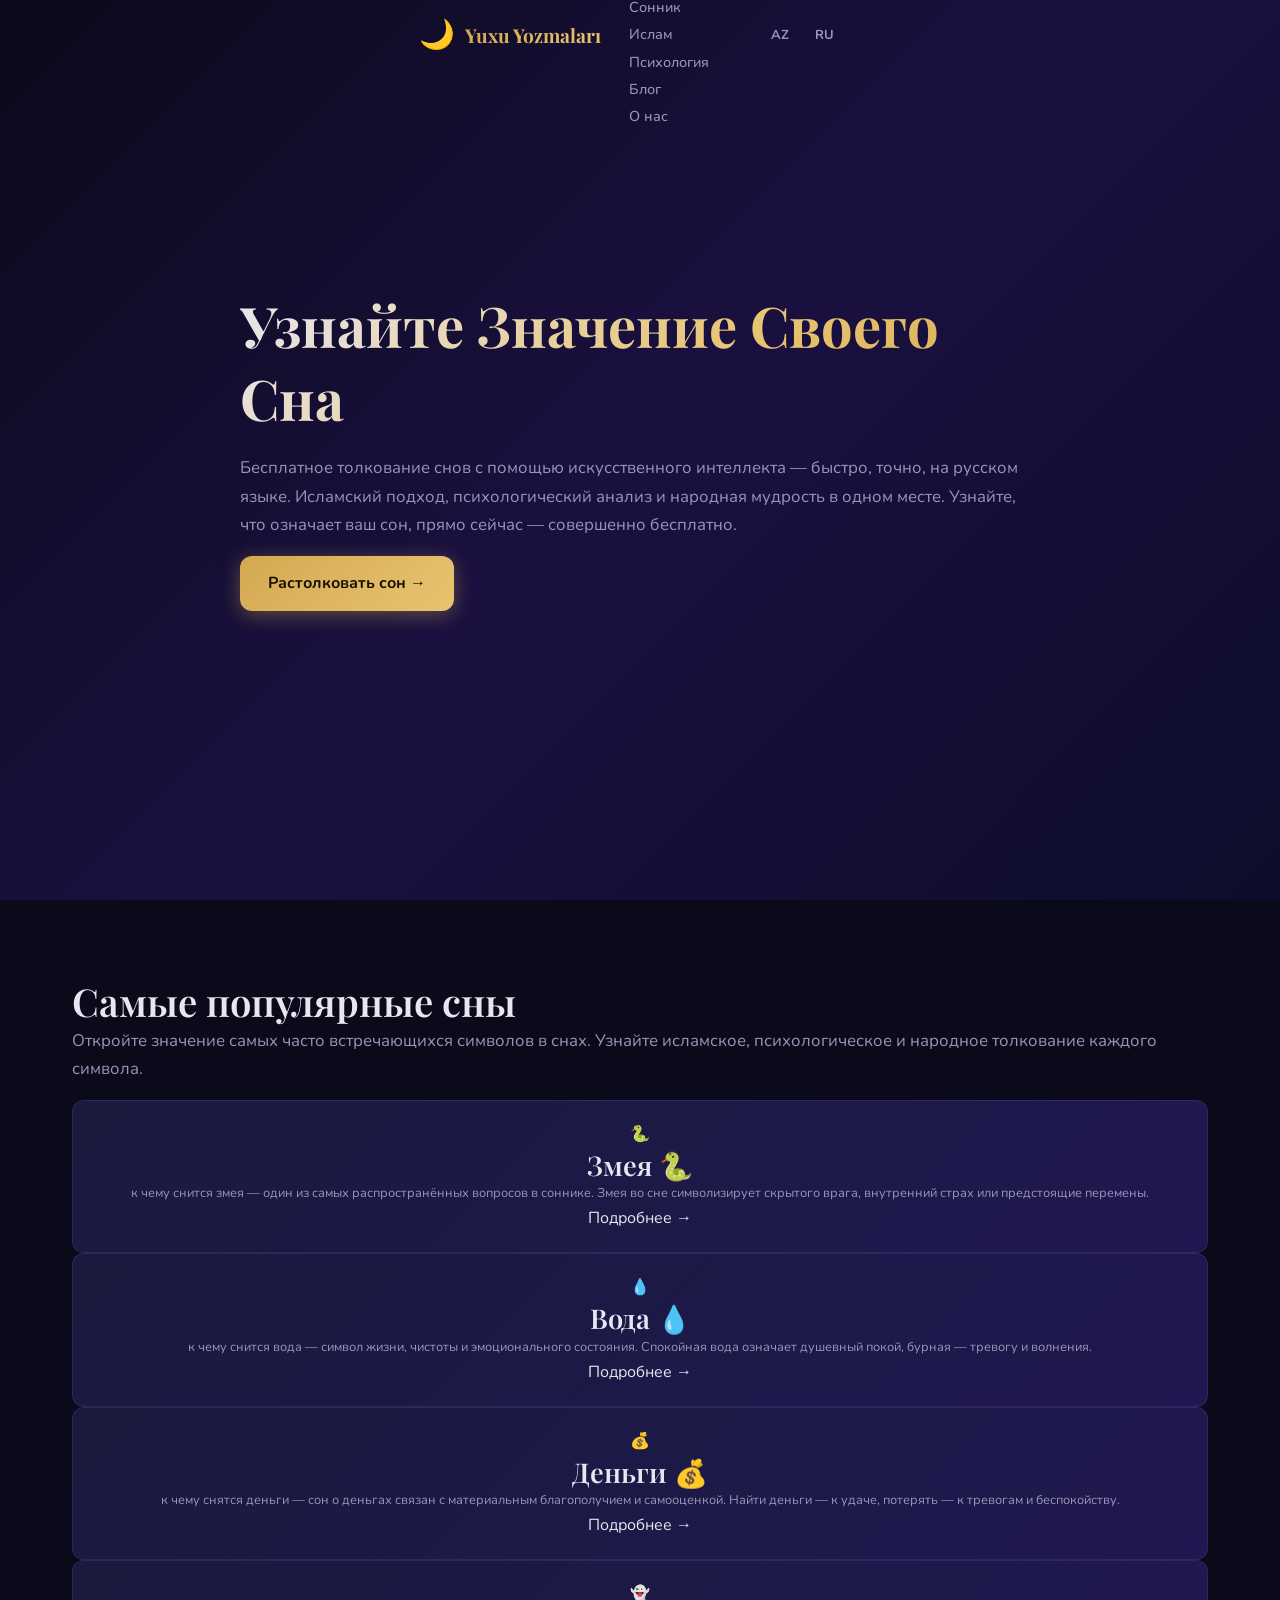
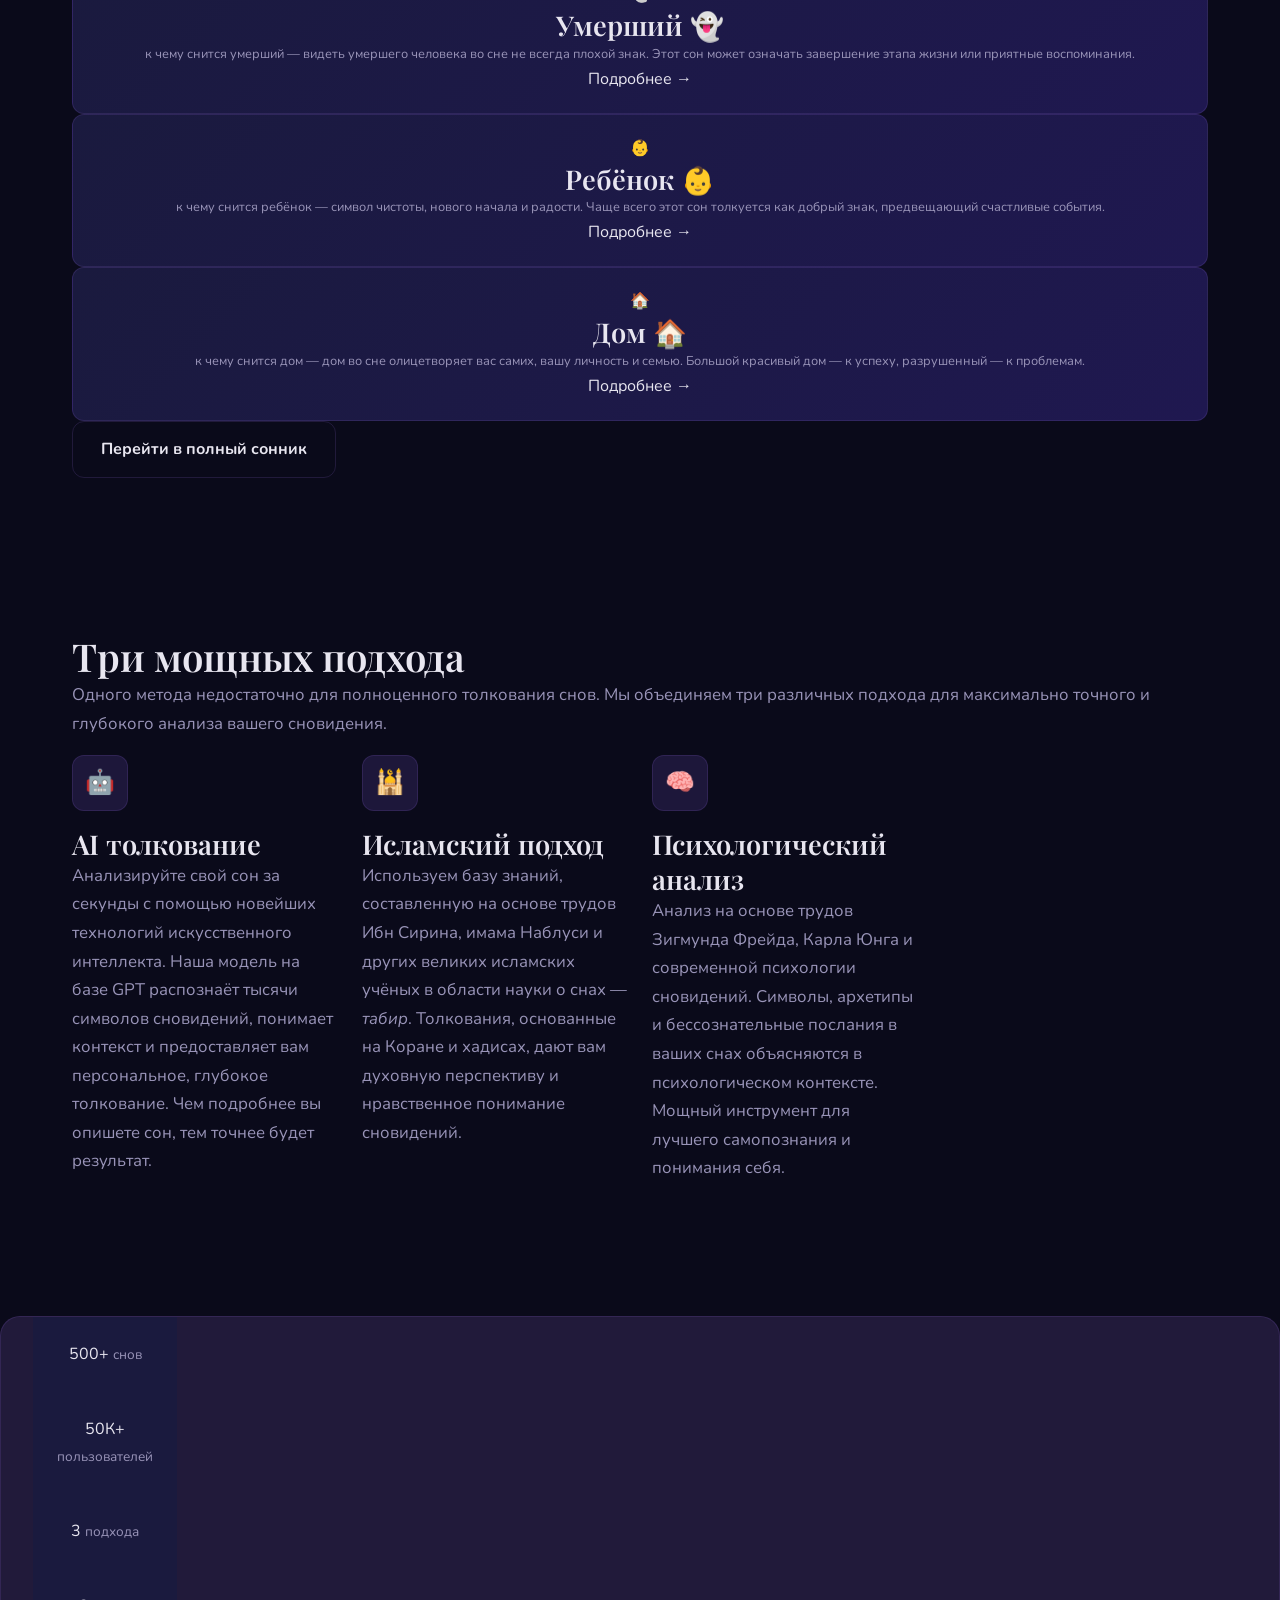
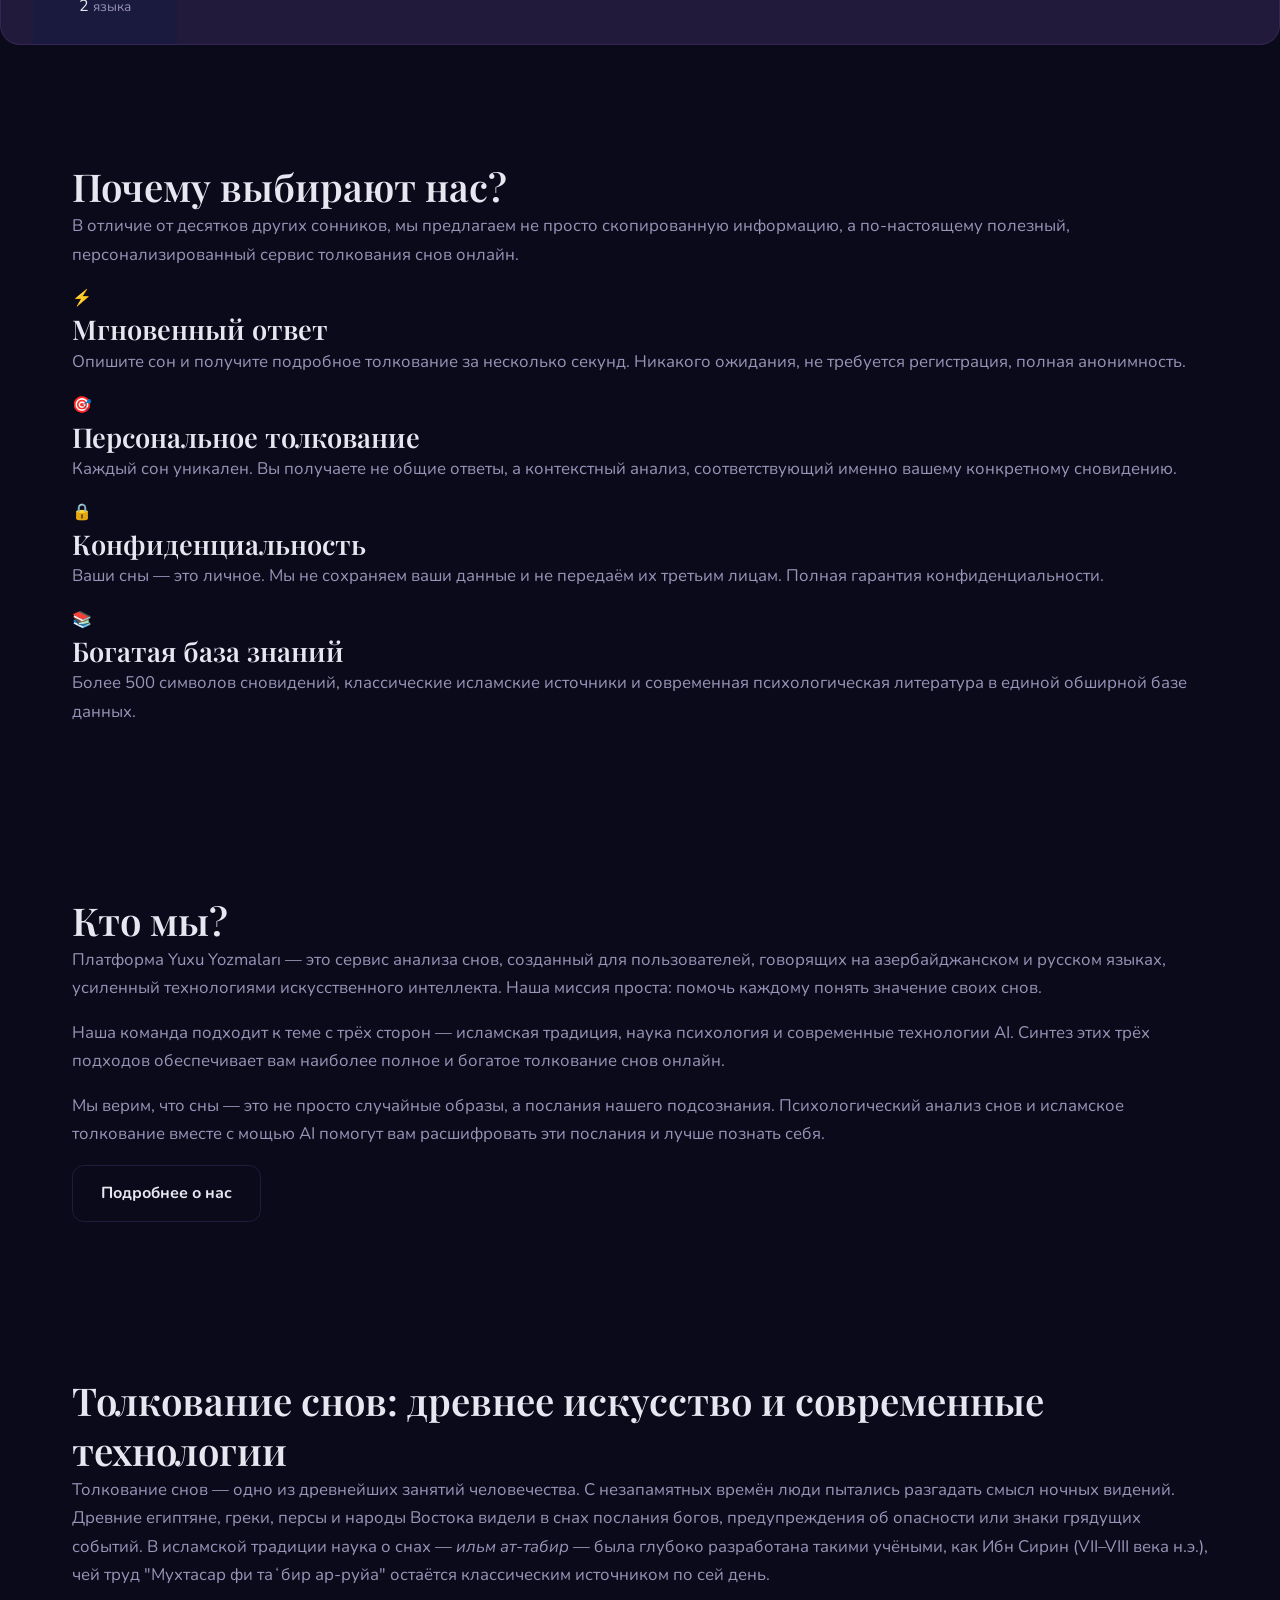
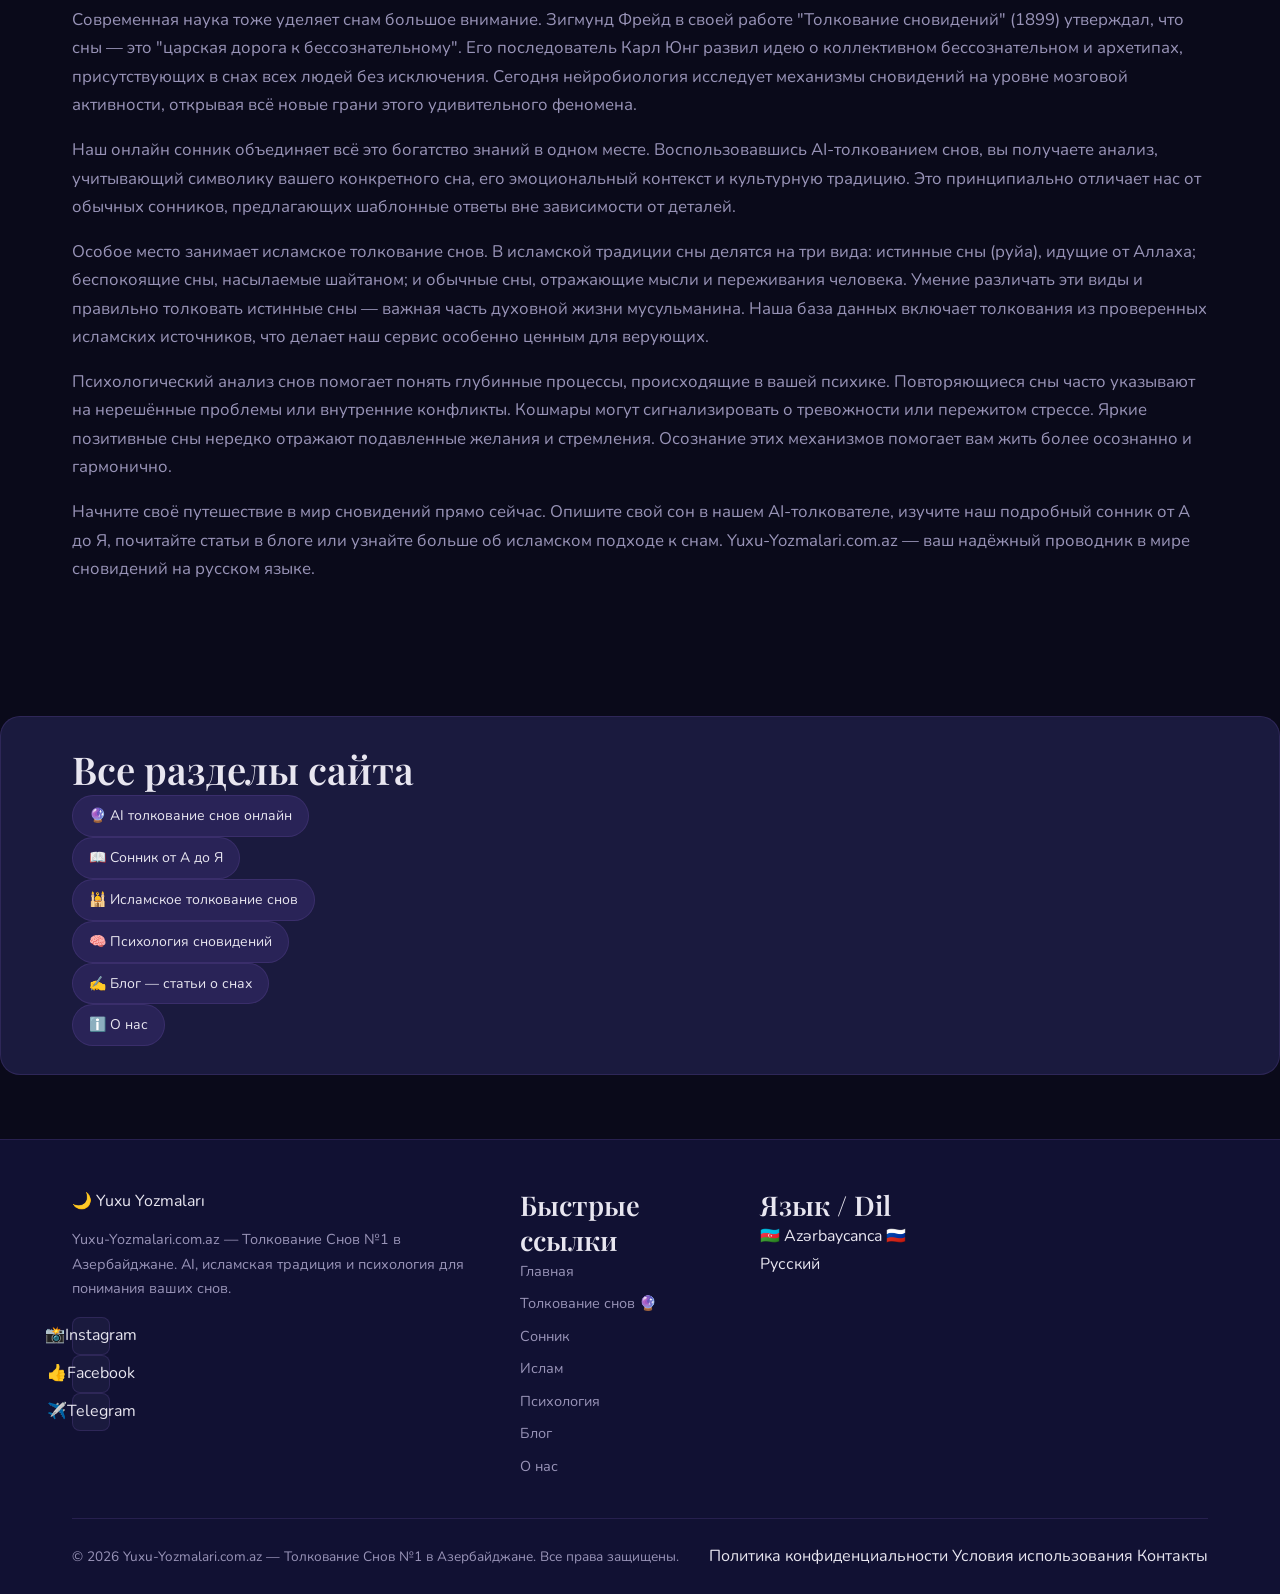
==== ru/index.html @ 8ed053ca "Add initial website files: CSS, JS, and first HTML pages - css/style.css: Complete shared stylesheet" ====
<!DOCTYPE html>
<html lang="ru">
<head>
  <meta charset="UTF-8">
  <meta name="viewport" content="width=device-width, initial-scale=1.0">
  <title>Толкование Снов 2026 ✅ Онлайн Сонник с AI | Yuxu-Yozmalari.com.az</title>
  <meta name="description" content="Бесплатное толкование снов 2026 с помощью искусственного интеллекта. Сонник от А до Я, исламское толкование, психология сновидений. Узнайте значение вашего сна за секунды.">
  <meta name="keywords" content="толкование снов, сонник, к чему снится, значение снов, толкование снов онлайн">
  <meta name="author" content="Yuxu Yozmaları">
  <meta name="robots" content="index, follow">
  <link rel="canonical" href="https://yuxu-yozmalari.com.az/ru/index.html">

  <!-- hreflang -->
  <link rel="alternate" hreflang="az" href="https://yuxu-yozmalari.com.az/index.html">
  <link rel="alternate" hreflang="ru" href="https://yuxu-yozmalari.com.az/ru/index.html">
  <link rel="alternate" hreflang="x-default" href="https://yuxu-yozmalari.com.az/index.html">

  <!-- Open Graph -->
  <meta property="og:type" content="website">
  <meta property="og:title" content="Толкование Снов 2026 ✅ Онлайн Сонник с AI | Yuxu-Yozmalari.com.az">
  <meta property="og:description" content="Бесплатное толкование снов 2026 с помощью искусственного интеллекта. Сонник от А до Я, исламское толкование, психология сновидений.">
  <meta property="og:url" content="https://yuxu-yozmalari.com.az/ru/index.html">
  <meta property="og:site_name" content="Yuxu Yozmaları">
  <meta property="og:locale" content="ru_RU">
  <meta property="og:image" content="https://yuxu-yozmalari.com.az/images/og-image.jpg">

  <!-- Twitter Card -->
  <meta name="twitter:card" content="summary_large_image">
  <meta name="twitter:title" content="Толкование Снов 2026 ✅ Онлайн Сонник с AI">
  <meta name="twitter:description" content="Бесплатное толкование снов 2026 с помощью искусственного интеллекта. Сонник от А до Я.">
  <meta name="twitter:image" content="https://yuxu-yozmalari.com.az/images/og-image.jpg">

  <!-- Schema.org WebSite JSON-LD -->
  <script type="application/ld+json">
  {
    "@context": "https://schema.org",
    "@type": "WebSite",
    "name": "Yuxu Yozmaları",
    "url": "https://yuxu-yozmalari.com.az/ru/",
    "description": "Бесплатное толкование снов 2026 с помощью искусственного интеллекта. Сонник от А до Я, исламское толкование, психология сновидений.",
    "inLanguage": "ru",
    "potentialAction": {
      "@type": "SearchAction",
      "target": "https://yuxu-yozmalari.com.az/ru/sonnik.html?q={search_term_string}",
      "query-input": "required name=search_term_string"
    },
    "publisher": {
      "@type": "Organization",
      "name": "Yuxu Yozmaları",
      "url": "https://yuxu-yozmalari.com.az/"
    }
  }
  </script>

  <link rel="stylesheet" href="../css/style.css">
</head>
<body>

  <!-- Stars animation -->
  <div class="stars" aria-hidden="true">
    <div class="stars-layer stars-small"></div>
    <div class="stars-layer stars-medium"></div>
    <div class="stars-layer stars-large"></div>
  </div>

  <!-- Header -->
  <header class="site-header">
    <div class="container">
      <div class="header-inner">
        <a href="index.html" class="logo" aria-label="Yuxu Yozmaları — Главная страница">
          <span class="logo-icon">🌙</span>
          <span class="logo-text">Yuxu Yozmaları</span>
        </a>

        <button class="hamburger" id="hamburgerBtn" aria-label="Открыть меню" aria-expanded="false" aria-controls="mainNav">
          <span class="hamburger-line"></span>
          <span class="hamburger-line"></span>
          <span class="hamburger-line"></span>
        </button>

        <nav class="main-nav" id="mainNav" aria-label="Основная навигация">
          <ul class="nav-list">
            <li><a href="index.html" class="nav-link active" aria-current="page">Главная</a></li>
            <li><a href="tolkovanie-snov.html" class="nav-link">Толкование 🔮</a></li>
            <li><a href="sonnik.html" class="nav-link">Сонник</a></li>
            <li><a href="islam-tolkovanie-snov.html" class="nav-link">Ислам</a></li>
            <li><a href="psihologiya-snov.html" class="nav-link">Психология</a></li>
            <li><a href="blog.html" class="nav-link">Блог</a></li>
            <li><a href="o-nas.html" class="nav-link">О нас</a></li>
          </ul>
        </nav>

        <div class="lang-switcher" aria-label="Выбор языка">
          <a href="../index.html" class="lang-btn" hreflang="az" lang="az">AZ</a>
          <a href="index.html" class="lang-btn lang-active" aria-current="true" hreflang="ru" lang="ru">RU</a>
        </div>
      </div>
    </div>
  </header>

  <!-- Hero Section -->
  <section class="hero" aria-labelledby="heroHeading">
    <div class="container">
      <div class="hero-content">
        <h1 id="heroHeading" class="hero-title">Узнайте Значение Своего Сна</h1>
        <p class="hero-subtitle">
          Бесплатное толкование снов с помощью искусственного интеллекта — быстро, точно, на русском языке.
          Исламский подход, психологический анализ и народная мудрость в одном месте.
          Узнайте, что означает ваш сон, прямо сейчас — совершенно бесплатно.
        </p>
        <a href="tolkovanie-snov.html" class="btn btn-primary btn-hero">
          Растолковать сон →
        </a>
      </div>
    </div>
  </section>

  <!-- Popular Dreams Section -->
  <section class="popular-dreams section" aria-labelledby="popularDreamsHeading">
    <div class="container">
      <h2 id="popularDreamsHeading" class="section-title">Самые популярные сны</h2>
      <p class="section-subtitle">
        Откройте значение самых часто встречающихся символов в снах. Узнайте исламское, психологическое
        и народное толкование каждого символа.
      </p>
      <div class="dream-cards-grid">

        <article class="dream-card">
          <a href="sonnik.html#zmeya" class="dream-card-link">
            <div class="dream-card-icon" aria-hidden="true">🐍</div>
            <h3 class="dream-card-title">Змея 🐍</h3>
            <p class="dream-card-desc">
              к чему снится змея — один из самых распространённых вопросов в соннике. Змея во сне
              символизирует скрытого врага, внутренний страх или предстоящие перемены.
            </p>
            <span class="dream-card-more">Подробнее →</span>
          </a>
        </article>

        <article class="dream-card">
          <a href="sonnik.html#voda" class="dream-card-link">
            <div class="dream-card-icon" aria-hidden="true">💧</div>
            <h3 class="dream-card-title">Вода 💧</h3>
            <p class="dream-card-desc">
              к чему снится вода — символ жизни, чистоты и эмоционального состояния. Спокойная вода
              означает душевный покой, бурная — тревогу и волнения.
            </p>
            <span class="dream-card-more">Подробнее →</span>
          </a>
        </article>

        <article class="dream-card">
          <a href="sonnik.html#dengi" class="dream-card-link">
            <div class="dream-card-icon" aria-hidden="true">💰</div>
            <h3 class="dream-card-title">Деньги 💰</h3>
            <p class="dream-card-desc">
              к чему снятся деньги — сон о деньгах связан с материальным благополучием и самооценкой.
              Найти деньги — к удаче, потерять — к тревогам и беспокойству.
            </p>
            <span class="dream-card-more">Подробнее →</span>
          </a>
        </article>

        <article class="dream-card">
          <a href="sonnik.html#umershiy" class="dream-card-link">
            <div class="dream-card-icon" aria-hidden="true">👻</div>
            <h3 class="dream-card-title">Умерший 👻</h3>
            <p class="dream-card-desc">
              к чему снится умерший — видеть умершего человека во сне не всегда плохой знак.
              Этот сон может означать завершение этапа жизни или приятные воспоминания.
            </p>
            <span class="dream-card-more">Подробнее →</span>
          </a>
        </article>

        <article class="dream-card">
          <a href="sonnik.html#rebenok" class="dream-card-link">
            <div class="dream-card-icon" aria-hidden="true">👶</div>
            <h3 class="dream-card-title">Ребёнок 👶</h3>
            <p class="dream-card-desc">
              к чему снится ребёнок — символ чистоты, нового начала и радости. Чаще всего
              этот сон толкуется как добрый знак, предвещающий счастливые события.
            </p>
            <span class="dream-card-more">Подробнее →</span>
          </a>
        </article>

        <article class="dream-card">
          <a href="sonnik.html#dom" class="dream-card-link">
            <div class="dream-card-icon" aria-hidden="true">🏠</div>
            <h3 class="dream-card-title">Дом 🏠</h3>
            <p class="dream-card-desc">
              к чему снится дом — дом во сне олицетворяет вас самих, вашу личность и семью.
              Большой красивый дом — к успеху, разрушенный — к проблемам.
            </p>
            <span class="dream-card-more">Подробнее →</span>
          </a>
        </article>

      </div>
      <div class="section-cta">
        <a href="sonnik.html" class="btn btn-secondary">Перейти в полный сонник</a>
      </div>
    </div>
  </section>

  <!-- Features Section -->
  <section class="features section" aria-labelledby="featuresHeading">
    <div class="container">
      <h2 id="featuresHeading" class="section-title">Три мощных подхода</h2>
      <p class="section-subtitle">
        Одного метода недостаточно для полноценного толкования снов. Мы объединяем три различных подхода
        для максимально точного и глубокого анализа вашего сновидения.
      </p>
      <div class="features-grid">

        <div class="feature-item">
          <div class="feature-icon" aria-hidden="true">🤖</div>
          <h3 class="feature-title">AI толкование</h3>
          <p class="feature-desc">
            Анализируйте свой сон за секунды с помощью новейших технологий искусственного интеллекта.
            Наша модель на базе GPT распознаёт тысячи символов сновидений, понимает контекст и предоставляет
            вам персональное, глубокое толкование. Чем подробнее вы опишете сон, тем точнее будет результат.
          </p>
        </div>

        <div class="feature-item">
          <div class="feature-icon" aria-hidden="true">🕌</div>
          <h3 class="feature-title">Исламский подход</h3>
          <p class="feature-desc">
            Используем базу знаний, составленную на основе трудов Ибн Сирина, имама Наблуси и других великих
            исламских учёных в области науки о снах — <em>табир</em>. Толкования, основанные на Коране
            и хадисах, дают вам духовную перспективу и нравственное понимание сновидений.
          </p>
        </div>

        <div class="feature-item">
          <div class="feature-icon" aria-hidden="true">🧠</div>
          <h3 class="feature-title">Психологический анализ</h3>
          <p class="feature-desc">
            Анализ на основе трудов Зигмунда Фрейда, Карла Юнга и современной психологии сновидений.
            Символы, архетипы и бессознательные послания в ваших снах объясняются в психологическом
            контексте. Мощный инструмент для лучшего самопознания и понимания себя.
          </p>
        </div>

      </div>
    </div>
  </section>

  <!-- Stats Bar -->
  <section class="stats-bar" aria-label="Статистика">
    <div class="container">
      <div class="stats-grid">
        <div class="stat-item">
          <span class="stat-number">500+</span>
          <span class="stat-label">снов</span>
        </div>
        <div class="stat-item">
          <span class="stat-number">50К+</span>
          <span class="stat-label">пользователей</span>
        </div>
        <div class="stat-item">
          <span class="stat-number">3</span>
          <span class="stat-label">подхода</span>
        </div>
        <div class="stat-item">
          <span class="stat-number">2</span>
          <span class="stat-label">языка</span>
        </div>
      </div>
    </div>
  </section>

  <!-- Why Choose Us Section -->
  <section class="why-us section" aria-labelledby="whyUsHeading">
    <div class="container">
      <h2 id="whyUsHeading" class="section-title">Почему выбирают нас?</h2>
      <p class="section-subtitle">
        В отличие от десятков других сонников, мы предлагаем не просто скопированную информацию,
        а по-настоящему полезный, персонализированный сервис толкования снов онлайн.
      </p>
      <div class="why-us-grid">

        <div class="why-card">
          <div class="why-card-icon" aria-hidden="true">⚡</div>
          <h3 class="why-card-title">Мгновенный ответ</h3>
          <p class="why-card-desc">
            Опишите сон и получите подробное толкование за несколько секунд. Никакого ожидания,
            не требуется регистрация, полная анонимность.
          </p>
        </div>

        <div class="why-card">
          <div class="why-card-icon" aria-hidden="true">🎯</div>
          <h3 class="why-card-title">Персональное толкование</h3>
          <p class="why-card-desc">
            Каждый сон уникален. Вы получаете не общие ответы, а контекстный анализ,
            соответствующий именно вашему конкретному сновидению.
          </p>
        </div>

        <div class="why-card">
          <div class="why-card-icon" aria-hidden="true">🔒</div>
          <h3 class="why-card-title">Конфиденциальность</h3>
          <p class="why-card-desc">
            Ваши сны — это личное. Мы не сохраняем ваши данные и не передаём их третьим лицам.
            Полная гарантия конфиденциальности.
          </p>
        </div>

        <div class="why-card">
          <div class="why-card-icon" aria-hidden="true">📚</div>
          <h3 class="why-card-title">Богатая база знаний</h3>
          <p class="why-card-desc">
            Более 500 символов сновидений, классические исламские источники и современная
            психологическая литература в единой обширной базе данных.
          </p>
        </div>

      </div>
    </div>
  </section>

  <!-- About Section -->
  <section class="about-brief section" aria-labelledby="aboutBriefHeading">
    <div class="container">
      <div class="about-brief-inner">
        <div class="about-brief-text">
          <h2 id="aboutBriefHeading" class="section-title text-left">Кто мы?</h2>
          <p>
            Платформа Yuxu Yozmaları — это сервис анализа снов, созданный для пользователей,
            говорящих на азербайджанском и русском языках, усиленный технологиями искусственного
            интеллекта. Наша миссия проста: помочь каждому понять значение своих снов.
          </p>
          <p>
            Наша команда подходит к теме с трёх сторон — исламская традиция, наука психология
            и современные технологии AI. Синтез этих трёх подходов обеспечивает вам наиболее
            полное и богатое <a href="tolkovanie-snov.html">толкование снов онлайн</a>.
          </p>
          <p>
            Мы верим, что сны — это не просто случайные образы, а послания нашего подсознания.
            <a href="psihologiya-snov.html">Психологический анализ снов</a> и
            <a href="islam-tolkovanie-snov.html">исламское толкование</a> вместе с мощью AI
            помогут вам расшифровать эти послания и лучше познать себя.
          </p>
          <a href="o-nas.html" class="btn btn-secondary">Подробнее о нас</a>
        </div>
      </div>
    </div>
  </section>

  <!-- Content Section -->
  <section class="info-content section" aria-labelledby="infoContentHeading">
    <div class="container">
      <h2 id="infoContentHeading" class="section-title">Толкование снов: древнее искусство и современные технологии</h2>
      <div class="info-content-text">
        <p>
          Толкование снов — одно из древнейших занятий человечества. С незапамятных времён люди
          пытались разгадать смысл ночных видений. Древние египтяне, греки, персы и народы
          Востока видели в снах послания богов, предупреждения об опасности или знаки грядущих
          событий. В исламской традиции наука о снах — <em>ильм ат-табир</em> — была глубоко
          разработана такими учёными, как Ибн Сирин (VII–VIII века н.э.), чей труд "Мухтасар
          фи таʻбир ар-руйа" остаётся классическим источником по сей день.
        </p>
        <p>
          Современная наука тоже уделяет снам большое внимание. Зигмунд Фрейд в своей
          работе "Толкование сновидений" (1899) утверждал, что сны — это "царская дорога
          к бессознательному". Его последователь Карл Юнг развил идею о коллективном
          бессознательном и архетипах, присутствующих в снах всех людей без исключения.
          Сегодня нейробиология исследует механизмы сновидений на уровне мозговой активности,
          открывая всё новые грани этого удивительного феномена.
        </p>
        <p>
          Наш <a href="sonnik.html">онлайн сонник</a> объединяет всё это богатство знаний
          в одном месте. Воспользовавшись <a href="tolkovanie-snov.html">AI-толкованием снов</a>,
          вы получаете анализ, учитывающий символику вашего конкретного сна, его эмоциональный
          контекст и культурную традицию. Это принципиально отличает нас от обычных сонников,
          предлагающих шаблонные ответы вне зависимости от деталей.
        </p>
        <p>
          Особое место занимает <a href="islam-tolkovanie-snov.html">исламское толкование снов</a>.
          В исламской традиции сны делятся на три вида: истинные сны (руйа), идущие от Аллаха;
          беспокоящие сны, насылаемые шайтаном; и обычные сны, отражающие мысли и переживания
          человека. Умение различать эти виды и правильно толковать истинные сны — важная часть
          духовной жизни мусульманина. Наша база данных включает толкования из проверенных
          исламских источников, что делает наш сервис особенно ценным для верующих.
        </p>
        <p>
          <a href="psihologiya-snov.html">Психологический анализ снов</a> помогает понять
          глубинные процессы, происходящие в вашей психике. Повторяющиеся сны часто указывают
          на нерешённые проблемы или внутренние конфликты. Кошмары могут сигнализировать
          о тревожности или пережитом стрессе. Яркие позитивные сны нередко отражают
          подавленные желания и стремления. Осознание этих механизмов помогает вам жить
          более осознанно и гармонично.
        </p>
        <p>
          Начните своё путешествие в мир сновидений прямо сейчас. Опишите свой сон в нашем
          <a href="tolkovanie-snov.html">AI-толкователе</a>, изучите наш подробный
          <a href="sonnik.html">сонник от А до Я</a>, почитайте статьи в <a href="blog.html">блоге</a>
          или узнайте больше об <a href="islam-tolkovanie-snov.html">исламском подходе к снам</a>.
          Yuxu-Yozmalari.com.az — ваш надёжный проводник в мире сновидений на русском языке.
        </p>
      </div>
    </div>
  </section>

  <!-- Related Links Section -->
  <section class="related-links section" aria-labelledby="relatedLinksHeading">
    <div class="container">
      <h2 id="relatedLinksHeading" class="section-title">Все разделы сайта</h2>
      <nav aria-label="Разделы сайта">
        <ul class="related-links-list">
          <li><a href="tolkovanie-snov.html" class="related-link">🔮 AI толкование снов онлайн</a></li>
          <li><a href="sonnik.html" class="related-link">📖 Сонник от А до Я</a></li>
          <li><a href="islam-tolkovanie-snov.html" class="related-link">🕌 Исламское толкование снов</a></li>
          <li><a href="psihologiya-snov.html" class="related-link">🧠 Психология сновидений</a></li>
          <li><a href="blog.html" class="related-link">✍️ Блог — статьи о снах</a></li>
          <li><a href="o-nas.html" class="related-link">ℹ️ О нас</a></li>
        </ul>
      </nav>
    </div>
  </section>

  <!-- Footer -->
  <footer class="site-footer" aria-label="Подвал сайта">
    <div class="container">
      <div class="footer-grid">

        <div class="footer-col footer-brand">
          <a href="index.html" class="footer-logo">
            <span>🌙</span> Yuxu Yozmaları
          </a>
          <p class="footer-brand-desc">
            Yuxu-Yozmalari.com.az — Толкование Снов №1 в Азербайджане.
            AI, исламская традиция и психология для понимания ваших снов.
          </p>
          <div class="footer-social" aria-label="Социальные сети">
            <a href="https://instagram.com/yuxuyozmalari" class="social-link" target="_blank" rel="noopener noreferrer" aria-label="Instagram">
              <span aria-hidden="true">📸</span> Instagram
            </a>
            <a href="https://facebook.com/yuxuyozmalari" class="social-link" target="_blank" rel="noopener noreferrer" aria-label="Facebook">
              <span aria-hidden="true">👍</span> Facebook
            </a>
            <a href="https://t.me/yuxuyozmalari" class="social-link" target="_blank" rel="noopener noreferrer" aria-label="Telegram">
              <span aria-hidden="true">✈️</span> Telegram
            </a>
          </div>
        </div>

        <div class="footer-col">
          <h3 class="footer-col-title">Быстрые ссылки</h3>
          <ul class="footer-links">
            <li><a href="index.html">Главная</a></li>
            <li><a href="tolkovanie-snov.html">Толкование снов 🔮</a></li>
            <li><a href="sonnik.html">Сонник</a></li>
            <li><a href="islam-tolkovanie-snov.html">Ислам</a></li>
            <li><a href="psihologiya-snov.html">Психология</a></li>
            <li><a href="blog.html">Блог</a></li>
            <li><a href="o-nas.html">О нас</a></li>
          </ul>
        </div>

        <div class="footer-col">
          <h3 class="footer-col-title">Язык / Dil</h3>
          <div class="footer-lang-switcher" aria-label="Выбор языка">
            <a href="../index.html" class="footer-lang-btn" hreflang="az" lang="az">🇦🇿 Azərbaycanca</a>
            <a href="index.html" class="footer-lang-btn footer-lang-active" hreflang="ru" lang="ru">🇷🇺 Русский</a>
          </div>
        </div>

      </div>

      <div class="footer-bottom">
        <p class="footer-copyright">
          &copy; 2026 Yuxu-Yozmalari.com.az — Толкование Снов №1 в Азербайджане. Все права защищены.
        </p>
        <nav class="footer-legal" aria-label="Юридические документы">
          <a href="politika-konfidencialnosti.html">Политика конфиденциальности</a>
          <a href="usloviya-ispolzovaniya.html">Условия использования</a>
          <a href="kontakty.html">Контакты</a>
        </nav>
      </div>

    </div>
  </footer>

  <script src="../js/main.js"></script>
</body>
</html>
---- css/style.css ----
/* ============================================================
   YUXU YOZMALARI — Global Stylesheet
   yuxu-yozmalari.com.az
   ============================================================ */

/* === GOOGLE FONTS === */
@import url('https://fonts.googleapis.com/css2?family=Playfair+Display:ital,wght@0,400;0,600;0,700;1,400&family=Nunito:wght@300;400;500;600;700&family=Cormorant+Garamond:ital,wght@0,400;0,600;1,400&display=swap');

/* === CSS VARIABLES === */
:root {
  --bg-primary: #0a0a1a;
  --bg-secondary: #111133;
  --bg-card: #1a1a3e;
  --bg-card-hover: #1f1f4a;
  --text-primary: #e8e6f0;
  --text-secondary: #9994b8;
  --accent-gold: #d4a853;
  --accent-gold-light: #e8c470;
  --accent-purple: #7c5cbf;
  --accent-glow: #6a4bbd33;
  --accent-glow-gold: rgba(212, 168, 83, 0.15);
  --border-subtle: rgba(124, 92, 191, 0.2);
  --border-gold: rgba(212, 168, 83, 0.3);
  --gradient-hero: linear-gradient(135deg, #0a0a1a 0%, #1a1040 50%, #0d0d2b 100%);
  --gradient-card: linear-gradient(135deg, #1a1a3e 0%, #1f1850 100%);
  --shadow-card: 0 4px 24px rgba(10, 10, 26, 0.6);
  --shadow-glow: 0 0 30px rgba(124, 92, 191, 0.25);
  --shadow-gold: 0 0 20px rgba(212, 168, 83, 0.2);
  --radius-sm: 8px;
  --radius-md: 12px;
  --radius-lg: 20px;
  --radius-xl: 32px;
  --transition: all 0.3s ease;
  --font-display: 'Playfair Display', serif;
  --font-body: 'Nunito', sans-serif;
  --font-accent: 'Cormorant Garamond', serif;
}

/* === RESET === */
*, *::before, *::after { box-sizing: border-box; margin: 0; padding: 0; }
html { scroll-behavior: smooth; font-size: 16px; }
body {
  font-family: var(--font-body);
  background-color: var(--bg-primary);
  color: var(--text-primary);
  line-height: 1.7;
  overflow-x: hidden;
}
img { max-width: 100%; height: auto; display: block; }
a { color: inherit; text-decoration: none; }
ul { list-style: none; }

/* === SCROLLBAR === */
::-webkit-scrollbar { width: 6px; }
::-webkit-scrollbar-track { background: var(--bg-primary); }
::-webkit-scrollbar-thumb { background: var(--accent-purple); border-radius: 3px; }

/* === TYPOGRAPHY === */
h1, h2, h3, h4, h5, h6 {
  font-family: var(--font-display);
  color: var(--text-primary);
  line-height: 1.3;
}
h1 { font-size: clamp(2rem, 5vw, 3.5rem); font-weight: 700; }
h2 { font-size: clamp(1.5rem, 3.5vw, 2.4rem); font-weight: 600; }
h3 { font-size: clamp(1.2rem, 2.5vw, 1.7rem); font-weight: 600; }
h4 { font-size: clamp(1rem, 2vw, 1.3rem); font-weight: 600; }
p { color: var(--text-secondary); font-size: clamp(0.95rem, 1.5vw, 1.05rem); margin-bottom: 1rem; }
blockquote {
  font-family: var(--font-accent);
  font-style: italic;
  font-size: 1.2rem;
  color: var(--accent-gold-light);
  border-left: 3px solid var(--accent-gold);
  padding-left: 1.5rem;
  margin: 1.5rem 0;
}

/* === LAYOUT === */
.container { max-width: 1200px; margin: 0 auto; padding: 0 clamp(1rem, 4vw, 2rem); }
.section { padding: clamp(3rem, 6vw, 6rem) 0; }
.section-header { text-align: center; margin-bottom: clamp(2rem, 4vw, 3.5rem); }
.section-header .subtitle {
  font-size: clamp(1rem, 1.5vw, 1.1rem);
  color: var(--text-secondary);
  margin-top: 0.75rem;
}
.section-label {
  display: inline-block;
  font-family: var(--font-body);
  font-size: 0.8rem;
  font-weight: 700;
  letter-spacing: 3px;
  text-transform: uppercase;
  color: var(--accent-gold);
  margin-bottom: 0.75rem;
}

/* === HEADER === */
.site-header {
  position: fixed;
  top: 0; left: 0; right: 0;
  z-index: 1000;
  padding: 0 clamp(1rem, 4vw, 2rem);
  height: 70px;
  display: flex;
  align-items: center;
  transition: var(--transition);
  background: transparent;
}
.site-header.scrolled {
  background: rgba(10, 10, 26, 0.92);
  backdrop-filter: blur(20px);
  -webkit-backdrop-filter: blur(20px);
  border-bottom: 1px solid var(--border-subtle);
  box-shadow: 0 4px 30px rgba(0,0,0,0.3);
}
.header-inner {
  display: flex;
  align-items: center;
  width: 100%;
  max-width: 1200px;
  margin: 0 auto;
  gap: 1rem;
}
.logo {
  display: flex;
  align-items: center;
  gap: 10px;
  flex-shrink: 0;
}
.logo-icon { font-size: 1.8rem; }
.logo-text {
  font-family: var(--font-display);
  font-size: 1.2rem;
  font-weight: 700;
  background: linear-gradient(135deg, var(--accent-gold), var(--accent-gold-light));
  -webkit-background-clip: text;
  -webkit-text-fill-color: transparent;
  background-clip: text;
}
.site-nav {
  display: flex;
  align-items: center;
  gap: 0.25rem;
  margin-left: 2rem;
  flex: 1;
}
.nav-link {
  padding: 0.5rem 0.75rem;
  border-radius: var(--radius-sm);
  font-size: 0.9rem;
  font-weight: 500;
  color: var(--text-secondary);
  transition: var(--transition);
  white-space: nowrap;
}
.nav-link:hover, .nav-link.active {
  color: var(--text-primary);
  background: var(--accent-glow);
}
.nav-link.highlight {
  color: var(--accent-gold);
  background: var(--accent-glow-gold);
  border: 1px solid var(--border-gold);
}
.nav-link.highlight:hover {
  background: rgba(212, 168, 83, 0.25);
  box-shadow: var(--shadow-gold);
}

/* === LANG SWITCHER === */
.lang-switcher {
  display: flex;
  align-items: center;
  gap: 4px;
  margin-left: auto;
  margin-right: 16px;
  flex-shrink: 0;
}
.lang-btn {
  color: var(--text-secondary);
  text-decoration: none;
  font-size: 13px;
  font-weight: 700;
  padding: 4px 10px;
  border-radius: var(--radius-sm);
  transition: var(--transition);
  display: flex;
  align-items: center;
  gap: 4px;
  border: 1px solid transparent;
}
.lang-btn:hover {
  color: var(--accent-gold);
  background: rgba(212, 168, 83, 0.1);
}
.lang-btn.active {
  color: var(--accent-gold);
  background: rgba(212, 168, 83, 0.15);
  border: 1px solid rgba(212, 168, 83, 0.3);
}
.lang-divider { color: var(--text-secondary); opacity: 0.3; font-size: 14px; }
.lang-flag { font-size: 15px; }

/* === HAMBURGER === */
.hamburger {
  display: none;
  flex-direction: column;
  gap: 5px;
  cursor: pointer;
  padding: 8px;
  background: none;
  border: none;
  flex-shrink: 0;
}
.hamburger span {
  display: block;
  width: 24px;
  height: 2px;
  background: var(--text-primary);
  border-radius: 2px;
  transition: var(--transition);
}
.hamburger.active span:nth-child(1) { transform: rotate(45deg) translate(5px, 5px); }
.hamburger.active span:nth-child(2) { opacity: 0; }
.hamburger.active span:nth-child(3) { transform: rotate(-45deg) translate(5px, -5px); }

/* === HERO === */
.hero {
  min-height: 100vh;
  display: flex;
  align-items: center;
  position: relative;
  overflow: hidden;
  background: var(--gradient-hero);
}
.hero-bg {
  position: absolute;
  inset: 0;
  overflow: hidden;
  pointer-events: none;
}
.stars { position: absolute; inset: 0; }
.star {
  position: absolute;
  background: white;
  border-radius: 50%;
  animation: twinkle var(--duration, 3s) ease-in-out infinite;
  animation-delay: var(--delay, 0s);
}
@keyframes twinkle {
  0%, 100% { opacity: 0.2; transform: scale(1); }
  50% { opacity: 1; transform: scale(1.3); }
}
.hero-orb {
  position: absolute;
  border-radius: 50%;
  filter: blur(80px);
  animation: floatOrb 8s ease-in-out infinite;
}
.hero-orb-1 {
  width: 500px; height: 500px;
  background: radial-gradient(circle, rgba(124, 92, 191, 0.3), transparent);
  top: -100px; right: -100px;
}
.hero-orb-2 {
  width: 300px; height: 300px;
  background: radial-gradient(circle, rgba(212, 168, 83, 0.15), transparent);
  bottom: 100px; left: -50px;
  animation-delay: -4s;
}
@keyframes floatOrb {
  0%, 100% { transform: translate(0, 0); }
  33% { transform: translate(30px, -20px); }
  66% { transform: translate(-20px, 20px); }
}
.hero-content {
  position: relative;
  z-index: 1;
  max-width: 800px;
}
.hero-label {
  display: inline-flex;
  align-items: center;
  gap: 8px;
  background: rgba(212, 168, 83, 0.1);
  border: 1px solid var(--border-gold);
  border-radius: 100px;
  padding: 6px 16px;
  font-size: 0.8rem;
  font-weight: 700;
  letter-spacing: 2px;
  text-transform: uppercase;
  color: var(--accent-gold);
  margin-bottom: 1.5rem;
  animation: fadeInUp 0.6s ease both;
}
.hero h1 {
  margin-bottom: 1.25rem;
  animation: fadeInUp 0.6s ease 0.1s both;
  background: linear-gradient(135deg, var(--text-primary) 0%, var(--accent-gold-light) 60%, var(--accent-gold) 100%);
  -webkit-background-clip: text;
  -webkit-text-fill-color: transparent;
  background-clip: text;
}
.hero-desc {
  font-size: clamp(1rem, 2vw, 1.2rem);
  color: var(--text-secondary);
  margin-bottom: 2rem;
  animation: fadeInUp 0.6s ease 0.2s both;
}
.hero-actions {
  display: flex;
  gap: 1rem;
  flex-wrap: wrap;
  animation: fadeInUp 0.6s ease 0.3s both;
}

/* === BUTTONS === */
.btn {
  display: inline-flex;
  align-items: center;
  gap: 8px;
  padding: 14px 28px;
  border-radius: var(--radius-md);
  font-family: var(--font-body);
  font-size: 1rem;
  font-weight: 700;
  cursor: pointer;
  transition: var(--transition);
  border: none;
  text-decoration: none;
}
.btn-primary {
  background: linear-gradient(135deg, var(--accent-gold), var(--accent-gold-light));
  color: #1a1000;
  box-shadow: 0 4px 20px rgba(212, 168, 83, 0.4);
  animation: pulse-gold 2.5s ease-in-out infinite;
}
.btn-primary:hover {
  transform: translateY(-2px);
  box-shadow: 0 8px 30px rgba(212, 168, 83, 0.6);
  animation: none;
}
@keyframes pulse-gold {
  0%, 100% { box-shadow: 0 4px 20px rgba(212, 168, 83, 0.4); }
  50% { box-shadow: 0 4px 30px rgba(212, 168, 83, 0.7); }
}
.btn-secondary {
  background: transparent;
  color: var(--text-primary);
  border: 1px solid var(--border-subtle);
}
.btn-secondary:hover {
  border-color: var(--accent-purple);
  background: var(--accent-glow);
  transform: translateY(-2px);
}
.btn-ghost {
  background: var(--accent-glow-gold);
  color: var(--accent-gold);
  border: 1px solid var(--border-gold);
}
.btn-ghost:hover {
  background: rgba(212, 168, 83, 0.25);
  transform: translateY(-2px);
}

/* === CARDS === */
.card {
  background: var(--gradient-card);
  border: 1px solid var(--border-subtle);
  border-radius: var(--radius-lg);
  padding: 1.75rem;
  transition: var(--transition);
}
.card:hover {
  transform: translateY(-4px);
  border-color: var(--accent-purple);
  box-shadow: var(--shadow-glow);
  background: var(--bg-card-hover);
}
.card-icon {
  font-size: 2.5rem;
  margin-bottom: 1rem;
  display: block;
}
.card h3 { margin-bottom: 0.5rem; font-size: 1.2rem; }
.card p { font-size: 0.95rem; margin-bottom: 0; }

/* === GRID LAYOUTS === */
.grid-3 { display: grid; grid-template-columns: repeat(3, 1fr); gap: 1.5rem; }
.grid-4 { display: grid; grid-template-columns: repeat(4, 1fr); gap: 1.25rem; }
.grid-2 { display: grid; grid-template-columns: repeat(2, 1fr); gap: 1.5rem; }

/* === DREAM CARDS (popular dreams) === */
.dream-cards { display: grid; grid-template-columns: repeat(auto-fill, minmax(180px, 1fr)); gap: 1rem; }
.dream-card {
  background: var(--gradient-card);
  border: 1px solid var(--border-subtle);
  border-radius: var(--radius-md);
  padding: 1.25rem;
  text-align: center;
  cursor: pointer;
  transition: var(--transition);
  text-decoration: none;
  display: block;
}
.dream-card:hover {
  transform: translateY(-4px);
  border-color: var(--accent-gold);
  box-shadow: var(--shadow-gold);
}
.dream-card .emoji { font-size: 2rem; margin-bottom: 0.5rem; }
.dream-card h4 { font-size: 0.95rem; color: var(--text-primary); font-family: var(--font-body); font-weight: 600; margin-bottom: 0.25rem; }
.dream-card p { font-size: 0.8rem; color: var(--text-secondary); margin: 0; }

/* === AI CHAT === */
.chat-wrapper {
  max-width: 780px;
  margin: 0 auto;
}
.chat-container {
  background: var(--gradient-card);
  border: 1px solid var(--border-subtle);
  border-radius: var(--radius-xl);
  overflow: hidden;
  box-shadow: var(--shadow-glow);
}
.chat-header-bar {
  background: linear-gradient(135deg, #1f1850, #2a1f6e);
  padding: 1.25rem 1.75rem;
  display: flex;
  align-items: center;
  gap: 12px;
  border-bottom: 1px solid var(--border-subtle);
}
.chat-header-bar .chat-icon { font-size: 1.5rem; }
.chat-header-bar h3 { font-size: 1.1rem; margin: 0; }
.chat-header-bar p { font-size: 0.8rem; color: var(--text-secondary); margin: 0; }
.chat-body { padding: 1.75rem; }
.chat-messages {
  min-height: 200px;
  max-height: 400px;
  overflow-y: auto;
  margin-bottom: 1.25rem;
  display: flex;
  flex-direction: column;
  gap: 1rem;
}
.chat-messages:empty::before {
  content: attr(data-placeholder);
  color: var(--text-secondary);
  font-size: 0.95rem;
  opacity: 0.6;
  text-align: center;
  margin: auto;
  display: block;
}
.message {
  padding: 1rem 1.25rem;
  border-radius: var(--radius-md);
  font-size: 0.95rem;
  line-height: 1.7;
  animation: fadeInUp 0.3s ease;
}
.message.user {
  background: rgba(212, 168, 83, 0.1);
  border: 1px solid var(--border-gold);
  color: var(--text-primary);
  align-self: flex-end;
  max-width: 85%;
}
.message.ai {
  background: rgba(124, 92, 191, 0.15);
  border: 1px solid var(--border-subtle);
  color: var(--text-primary);
  align-self: flex-start;
  max-width: 95%;
}
.message.ai h4 { font-size: 0.95rem; color: var(--accent-gold); margin-bottom: 0.5rem; margin-top: 0.75rem; font-family: var(--font-body); }
.message.ai h4:first-child { margin-top: 0; }
.message.ai p { margin-bottom: 0.5rem; font-size: 0.93rem; }
.chat-input-area {
  display: flex;
  flex-direction: column;
  gap: 1rem;
}
.chat-textarea {
  width: 100%;
  background: rgba(255,255,255,0.04);
  border: 1.5px solid var(--border-subtle);
  border-radius: var(--radius-md);
  padding: 1rem 1.25rem;
  color: var(--text-primary);
  font-family: var(--font-body);
  font-size: 0.95rem;
  line-height: 1.6;
  resize: vertical;
  min-height: 110px;
  transition: var(--transition);
}
.chat-textarea:focus {
  outline: none;
  border-color: var(--accent-gold);
  box-shadow: 0 0 0 3px rgba(212, 168, 83, 0.1);
  background: rgba(255,255,255,0.06);
}
.chat-textarea::placeholder { color: var(--text-secondary); opacity: 0.6; }
.chat-submit {
  align-self: flex-start;
  background: linear-gradient(135deg, var(--accent-gold), var(--accent-gold-light));
  color: #1a1000;
  border: none;
  padding: 14px 32px;
  border-radius: var(--radius-md);
  font-family: var(--font-body);
  font-size: 1rem;
  font-weight: 700;
  cursor: pointer;
  transition: var(--transition);
  display: flex;
  align-items: center;
  gap: 8px;
}
.chat-submit:hover:not(:disabled) {
  transform: translateY(-2px);
  box-shadow: 0 8px 25px rgba(212, 168, 83, 0.5);
}
.chat-submit:disabled { opacity: 0.6; cursor: not-allowed; }
.chat-disclaimer {
  text-align: center;
  font-size: 0.8rem;
  color: var(--text-secondary);
  opacity: 0.7;
  margin-top: 1rem;
  font-style: italic;
}
.typing-indicator {
  display: flex;
  gap: 5px;
  padding: 1rem 1.25rem;
  background: rgba(124, 92, 191, 0.15);
  border: 1px solid var(--border-subtle);
  border-radius: var(--radius-md);
  width: fit-content;
  animation: fadeInUp 0.3s ease;
}
.typing-dot {
  width: 8px; height: 8px;
  background: var(--accent-purple);
  border-radius: 50%;
  animation: typingDot 1.2s ease-in-out infinite;
}
.typing-dot:nth-child(2) { animation-delay: 0.2s; }
.typing-dot:nth-child(3) { animation-delay: 0.4s; }
@keyframes typingDot {
  0%, 60%, 100% { transform: translateY(0); opacity: 0.5; }
  30% { transform: translateY(-6px); opacity: 1; }
}

/* === DICTIONARY === */
.alphabet-nav {
  display: flex;
  flex-wrap: wrap;
  gap: 6px;
  margin-bottom: 2rem;
  justify-content: center;
}
.alpha-btn {
  width: 40px; height: 40px;
  display: flex; align-items: center; justify-content: center;
  background: var(--bg-card);
  border: 1px solid var(--border-subtle);
  border-radius: var(--radius-sm);
  color: var(--text-secondary);
  font-weight: 700;
  font-size: 0.9rem;
  cursor: pointer;
  transition: var(--transition);
  text-decoration: none;
}
.alpha-btn:hover, .alpha-btn.active {
  background: var(--accent-purple);
  border-color: var(--accent-purple);
  color: white;
}
.search-bar {
  display: flex;
  gap: 1rem;
  margin-bottom: 2rem;
}
.search-input {
  flex: 1;
  background: var(--bg-card);
  border: 1.5px solid var(--border-subtle);
  border-radius: var(--radius-md);
  padding: 0.875rem 1.25rem;
  color: var(--text-primary);
  font-family: var(--font-body);
  font-size: 1rem;
  transition: var(--transition);
}
.search-input:focus {
  outline: none;
  border-color: var(--accent-gold);
  box-shadow: 0 0 0 3px rgba(212, 168, 83, 0.1);
}
.search-input::placeholder { color: var(--text-secondary); opacity: 0.6; }
.dict-section { margin-bottom: 2.5rem; }
.dict-letter {
  font-family: var(--font-display);
  font-size: 2rem;
  color: var(--accent-gold);
  margin-bottom: 1rem;
  padding-bottom: 0.5rem;
  border-bottom: 1px solid var(--border-gold);
}
.accordion-item {
  background: var(--gradient-card);
  border: 1px solid var(--border-subtle);
  border-radius: var(--radius-md);
  margin-bottom: 0.75rem;
  overflow: hidden;
  transition: var(--transition);
}
.accordion-item:hover { border-color: var(--accent-purple); }
.accordion-trigger {
  width: 100%;
  display: flex;
  justify-content: space-between;
  align-items: center;
  padding: 1rem 1.25rem;
  background: none;
  border: none;
  color: var(--text-primary);
  font-family: var(--font-body);
  font-size: 1rem;
  font-weight: 600;
  cursor: pointer;
  text-align: left;
  gap: 1rem;
}
.accordion-trigger .acc-icon {
  font-size: 1.2rem;
  margin-right: 0.5rem;
}
.accordion-arrow {
  font-size: 1rem;
  color: var(--accent-gold);
  transition: transform 0.3s ease;
  flex-shrink: 0;
}
.accordion-item.open .accordion-arrow { transform: rotate(180deg); }
.accordion-content {
  max-height: 0;
  overflow: hidden;
  transition: max-height 0.4s ease;
}
.accordion-item.open .accordion-content { max-height: 500px; }
.accordion-body {
  padding: 0 1.25rem 1.25rem;
  border-top: 1px solid var(--border-subtle);
  padding-top: 1rem;
}
.accordion-body p { font-size: 0.95rem; }
.accordion-tags { display: flex; gap: 8px; flex-wrap: wrap; margin-top: 0.75rem; }
.tag {
  display: inline-block;
  padding: 3px 10px;
  background: var(--accent-glow);
  border: 1px solid var(--border-subtle);
  border-radius: 100px;
  font-size: 0.75rem;
  color: var(--accent-purple);
}
.tag.gold {
  background: var(--accent-glow-gold);
  border-color: var(--border-gold);
  color: var(--accent-gold);
}

/* === BLOG === */
.blog-grid { display: grid; grid-template-columns: repeat(auto-fill, minmax(340px, 1fr)); gap: 2rem; }
.blog-card {
  background: var(--gradient-card);
  border: 1px solid var(--border-subtle);
  border-radius: var(--radius-lg);
  overflow: hidden;
  transition: var(--transition);
  display: flex;
  flex-direction: column;
}
.blog-card:hover {
  transform: translateY(-4px);
  border-color: var(--accent-purple);
  box-shadow: var(--shadow-glow);
}
.blog-card-header {
  padding: 2rem 1.75rem 0;
  display: flex;
  align-items: flex-start;
  gap: 1rem;
}
.blog-emoji { font-size: 2.5rem; flex-shrink: 0; }
.blog-meta {
  display: flex;
  gap: 0.75rem;
  align-items: center;
  margin-bottom: 0.5rem;
  flex-wrap: wrap;
}
.blog-date { font-size: 0.8rem; color: var(--text-secondary); }
.blog-tag {
  font-size: 0.75rem;
  padding: 2px 10px;
  background: var(--accent-glow-gold);
  border: 1px solid var(--border-gold);
  border-radius: 100px;
  color: var(--accent-gold);
  font-weight: 600;
}
.blog-card-body { padding: 1rem 1.75rem 1.75rem; flex: 1; display: flex; flex-direction: column; }
.blog-card h3 { font-size: 1.2rem; margin-bottom: 0.75rem; line-height: 1.4; }
.blog-card p { font-size: 0.92rem; flex: 1; }
.blog-article {
  background: var(--gradient-card);
  border: 1px solid var(--border-subtle);
  border-radius: var(--radius-lg);
  padding: clamp(1.5rem, 4vw, 2.5rem);
  margin-bottom: 2.5rem;
}
.blog-article h2 { font-size: clamp(1.3rem, 2.5vw, 1.8rem); margin-bottom: 1rem; }
.blog-article h3 { font-size: clamp(1.1rem, 2vw, 1.4rem); margin: 1.5rem 0 0.75rem; color: var(--accent-gold); }
.blog-article p { font-size: 0.97rem; }
.blog-article-header { display: flex; gap: 1rem; align-items: flex-start; margin-bottom: 1.5rem; }

/* === INFO SECTIONS === */
.info-section {
  background: var(--gradient-card);
  border: 1px solid var(--border-subtle);
  border-radius: var(--radius-lg);
  padding: 2rem;
  margin-bottom: 1.5rem;
}
.info-section h2 { margin-bottom: 1rem; font-size: 1.5rem; }
.info-section h3 { margin: 1.25rem 0 0.5rem; color: var(--accent-gold); font-size: 1.15rem; }
.info-section p { font-size: 0.97rem; }
.info-list { margin: 0.75rem 0 0.75rem 1.25rem; }
.info-list li {
  position: relative;
  padding-left: 1.25rem;
  margin-bottom: 0.5rem;
  color: var(--text-secondary);
  font-size: 0.95rem;
}
.info-list li::before {
  content: '✦';
  position: absolute;
  left: 0;
  color: var(--accent-gold);
  font-size: 0.7rem;
  top: 0.2rem;
}

/* === BREADCRUMBS === */
.breadcrumbs {
  display: flex;
  flex-wrap: wrap;
  gap: 8px;
  align-items: center;
  font-size: 0.85rem;
  color: var(--text-secondary);
  padding: 1rem 0;
  margin-bottom: 1.5rem;
}
.breadcrumbs a { color: var(--text-secondary); transition: var(--transition); }
.breadcrumbs a:hover { color: var(--accent-gold); }
.breadcrumbs .sep { opacity: 0.4; }
.breadcrumbs .current { color: var(--accent-gold); }

/* === FEATURES / ICONS === */
.features-grid { display: grid; grid-template-columns: repeat(auto-fill, minmax(260px, 1fr)); gap: 1.5rem; }
.feature-card {
  background: var(--gradient-card);
  border: 1px solid var(--border-subtle);
  border-radius: var(--radius-lg);
  padding: 1.75rem;
  transition: var(--transition);
}
.feature-card:hover {
  transform: translateY(-4px);
  border-color: var(--accent-purple);
  box-shadow: var(--shadow-glow);
}
.feature-icon {
  width: 56px; height: 56px;
  background: var(--accent-glow);
  border: 1px solid var(--border-subtle);
  border-radius: var(--radius-md);
  display: flex;
  align-items: center;
  justify-content: center;
  font-size: 1.5rem;
  margin-bottom: 1rem;
}
.feature-card h3 { font-size: 1.1rem; margin-bottom: 0.5rem; }
.feature-card p { font-size: 0.9rem; margin: 0; }

/* === STATS === */
.stats-bar {
  display: grid;
  grid-template-columns: repeat(auto-fill, minmax(160px, 1fr));
  gap: 1px;
  background: var(--border-subtle);
  border: 1px solid var(--border-subtle);
  border-radius: var(--radius-lg);
  overflow: hidden;
  margin: 2.5rem 0;
}
.stat-item {
  background: var(--bg-card);
  padding: 1.5rem;
  text-align: center;
}
.stat-num {
  font-family: var(--font-display);
  font-size: 2rem;
  font-weight: 700;
  color: var(--accent-gold);
  display: block;
}
.stat-label { font-size: 0.85rem; color: var(--text-secondary); }

/* === TEAM CARDS === */
.team-grid { display: grid; grid-template-columns: repeat(auto-fill, minmax(220px, 1fr)); gap: 1.5rem; }
.team-card {
  background: var(--gradient-card);
  border: 1px solid var(--border-subtle);
  border-radius: var(--radius-lg);
  padding: 2rem 1.5rem;
  text-align: center;
  transition: var(--transition);
}
.team-card:hover { transform: translateY(-4px); border-color: var(--accent-gold); box-shadow: var(--shadow-gold); }
.team-avatar {
  width: 80px; height: 80px;
  background: var(--accent-glow);
  border: 2px solid var(--border-gold);
  border-radius: 50%;
  display: flex;
  align-items: center;
  justify-content: center;
  font-size: 2.5rem;
  margin: 0 auto 1rem;
}
.team-card h4 { margin-bottom: 0.25rem; }
.team-role { font-size: 0.85rem; color: var(--accent-gold); margin-bottom: 0.75rem; }
.team-card p { font-size: 0.85rem; margin: 0; }

/* === FOOTER === */
.site-footer {
  background: var(--bg-secondary);
  border-top: 1px solid var(--border-subtle);
  padding: 3rem 0 1.5rem;
  margin-top: 4rem;
}
.footer-grid {
  display: grid;
  grid-template-columns: 2fr 1fr 1fr 1fr;
  gap: 2rem;
  margin-bottom: 2.5rem;
}
.footer-brand p { font-size: 0.9rem; margin-top: 0.75rem; }
.footer-col h4 {
  font-family: var(--font-body);
  font-size: 0.8rem;
  font-weight: 700;
  letter-spacing: 2px;
  text-transform: uppercase;
  color: var(--accent-gold);
  margin-bottom: 1rem;
}
.footer-links { display: flex; flex-direction: column; gap: 0.5rem; }
.footer-links a {
  font-size: 0.9rem;
  color: var(--text-secondary);
  transition: var(--transition);
  display: flex;
  align-items: center;
  gap: 6px;
}
.footer-links a:hover { color: var(--accent-gold); padding-left: 4px; }
.footer-bottom {
  border-top: 1px solid var(--border-subtle);
  padding-top: 1.5rem;
  display: flex;
  justify-content: space-between;
  align-items: center;
  flex-wrap: wrap;
  gap: 1rem;
}
.footer-bottom p { font-size: 0.85rem; margin: 0; }
.social-links { display: flex; gap: 12px; }
.social-link {
  width: 38px; height: 38px;
  display: flex; align-items: center; justify-content: center;
  background: var(--bg-card);
  border: 1px solid var(--border-subtle);
  border-radius: var(--radius-sm);
  font-size: 1rem;
  transition: var(--transition);
}
.social-link:hover { background: var(--accent-glow); border-color: var(--accent-purple); transform: translateY(-2px); }

/* === PAGE HERO (inner pages) === */
.page-hero {
  padding: clamp(6rem, 12vw, 10rem) 0 clamp(3rem, 6vw, 5rem);
  background: linear-gradient(180deg, var(--bg-secondary) 0%, var(--bg-primary) 100%);
  position: relative;
  overflow: hidden;
}
.page-hero::before {
  content: '';
  position: absolute;
  top: -200px; right: -200px;
  width: 600px; height: 600px;
  background: radial-gradient(circle, rgba(124, 92, 191, 0.15), transparent 60%);
  pointer-events: none;
}
.page-hero h1 { margin-bottom: 1rem; }
.page-hero .desc { font-size: 1.1rem; color: var(--text-secondary); max-width: 650px; }

/* === ANIMATIONS === */
@keyframes fadeInUp {
  from { opacity: 0; transform: translateY(20px); }
  to { opacity: 1; transform: translateY(0); }
}
.reveal {
  opacity: 0;
  transform: translateY(30px);
  transition: opacity 0.7s ease, transform 0.7s ease;
}
.reveal.visible { opacity: 1; transform: translateY(0); }

/* === HIGHLIGHT BOX === */
.highlight-box {
  background: linear-gradient(135deg, rgba(212, 168, 83, 0.08), rgba(124, 92, 191, 0.08));
  border: 1px solid var(--border-gold);
  border-radius: var(--radius-lg);
  padding: 2rem;
  margin: 2rem 0;
}
.highlight-box h3 { color: var(--accent-gold); margin-bottom: 0.75rem; }

/* === INTERNAL LINKS SECTION === */
.related-links {
  background: var(--bg-card);
  border: 1px solid var(--border-subtle);
  border-radius: var(--radius-lg);
  padding: 1.75rem;
  margin-top: 2.5rem;
}
.related-links h4 {
  font-size: 0.8rem;
  letter-spacing: 2px;
  text-transform: uppercase;
  color: var(--accent-gold);
  margin-bottom: 1rem;
  font-family: var(--font-body);
}
.related-links-grid { display: flex; flex-wrap: wrap; gap: 0.75rem; }
.related-link {
  display: inline-flex;
  align-items: center;
  gap: 6px;
  padding: 8px 16px;
  background: var(--accent-glow);
  border: 1px solid var(--border-subtle);
  border-radius: 100px;
  font-size: 0.875rem;
  color: var(--text-primary);
  transition: var(--transition);
}
.related-link:hover { background: var(--accent-glow-gold); border-color: var(--border-gold); color: var(--accent-gold); }

/* === RESPONSIVE === */
@media (max-width: 1024px) {
  .footer-grid { grid-template-columns: 1fr 1fr; }
  .grid-4 { grid-template-columns: repeat(2, 1fr); }
}

@media (max-width: 768px) {
  .site-nav {
    position: fixed;
    top: 70px; left: 0; right: 0;
    background: rgba(10, 10, 26, 0.97);
    backdrop-filter: blur(20px);
    flex-direction: column;
    padding: 1.5rem;
    gap: 0.5rem;
    border-bottom: 1px solid var(--border-subtle);
    transform: translateY(-120%);
    transition: transform 0.35s ease;
    z-index: 999;
  }
  .site-nav.open { transform: translateY(0); }
  .nav-link { width: 100%; padding: 0.75rem 1rem; }
  .hamburger { display: flex; }
  .grid-3 { grid-template-columns: repeat(2, 1fr); }
  .grid-2 { grid-template-columns: 1fr; }
  .blog-grid { grid-template-columns: 1fr; }
  .footer-grid { grid-template-columns: 1fr; }
  .footer-bottom { flex-direction: column; text-align: center; }
  .stats-bar { grid-template-columns: repeat(2, 1fr); }
  .hero-actions { flex-direction: column; }
  .btn { width: 100%; justify-content: center; }
  .chat-submit { width: 100%; justify-content: center; }
  .lang-switcher { margin-right: 8px; }
}

@media (max-width: 480px) {
  .grid-3, .grid-4 { grid-template-columns: 1fr; }
  .dream-cards { grid-template-columns: repeat(2, 1fr); }
  .alphabet-nav { gap: 4px; }
  .alpha-btn { width: 34px; height: 34px; font-size: 0.8rem; }
  .team-grid { grid-template-columns: 1fr; }
}

/* === UTILITY === */
.text-center { text-align: center; }
.text-gold { color: var(--accent-gold); }
.text-purple { color: var(--accent-purple); }
.mt-1 { margin-top: 1rem; }
.mt-2 { margin-top: 2rem; }
.mt-3 { margin-top: 3rem; }
.mb-1 { margin-bottom: 1rem; }
.mb-2 { margin-bottom: 2rem; }
.hidden { display: none !important; }
.sr-only {
  position: absolute;
  width: 1px; height: 1px;
  padding: 0; margin: -1px;
  overflow: hidden;
  clip: rect(0,0,0,0);
  border: 0;
}
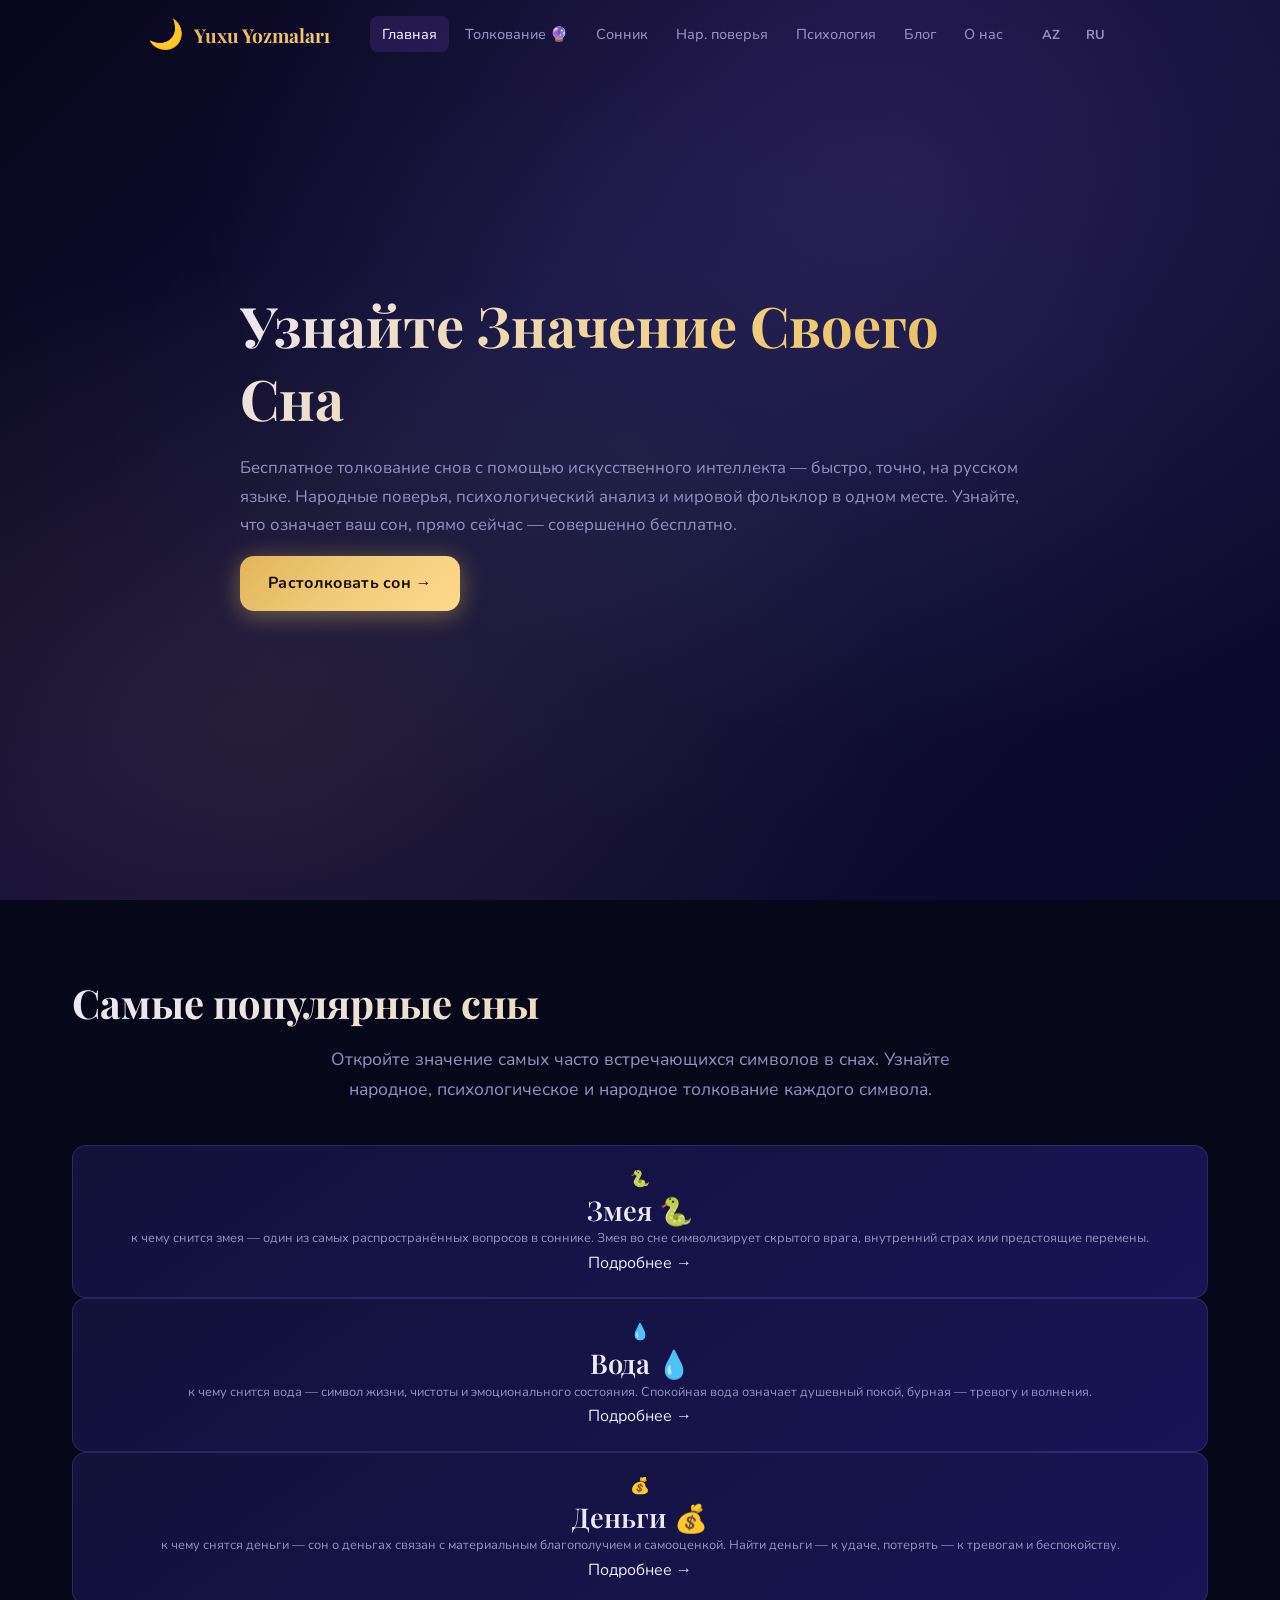
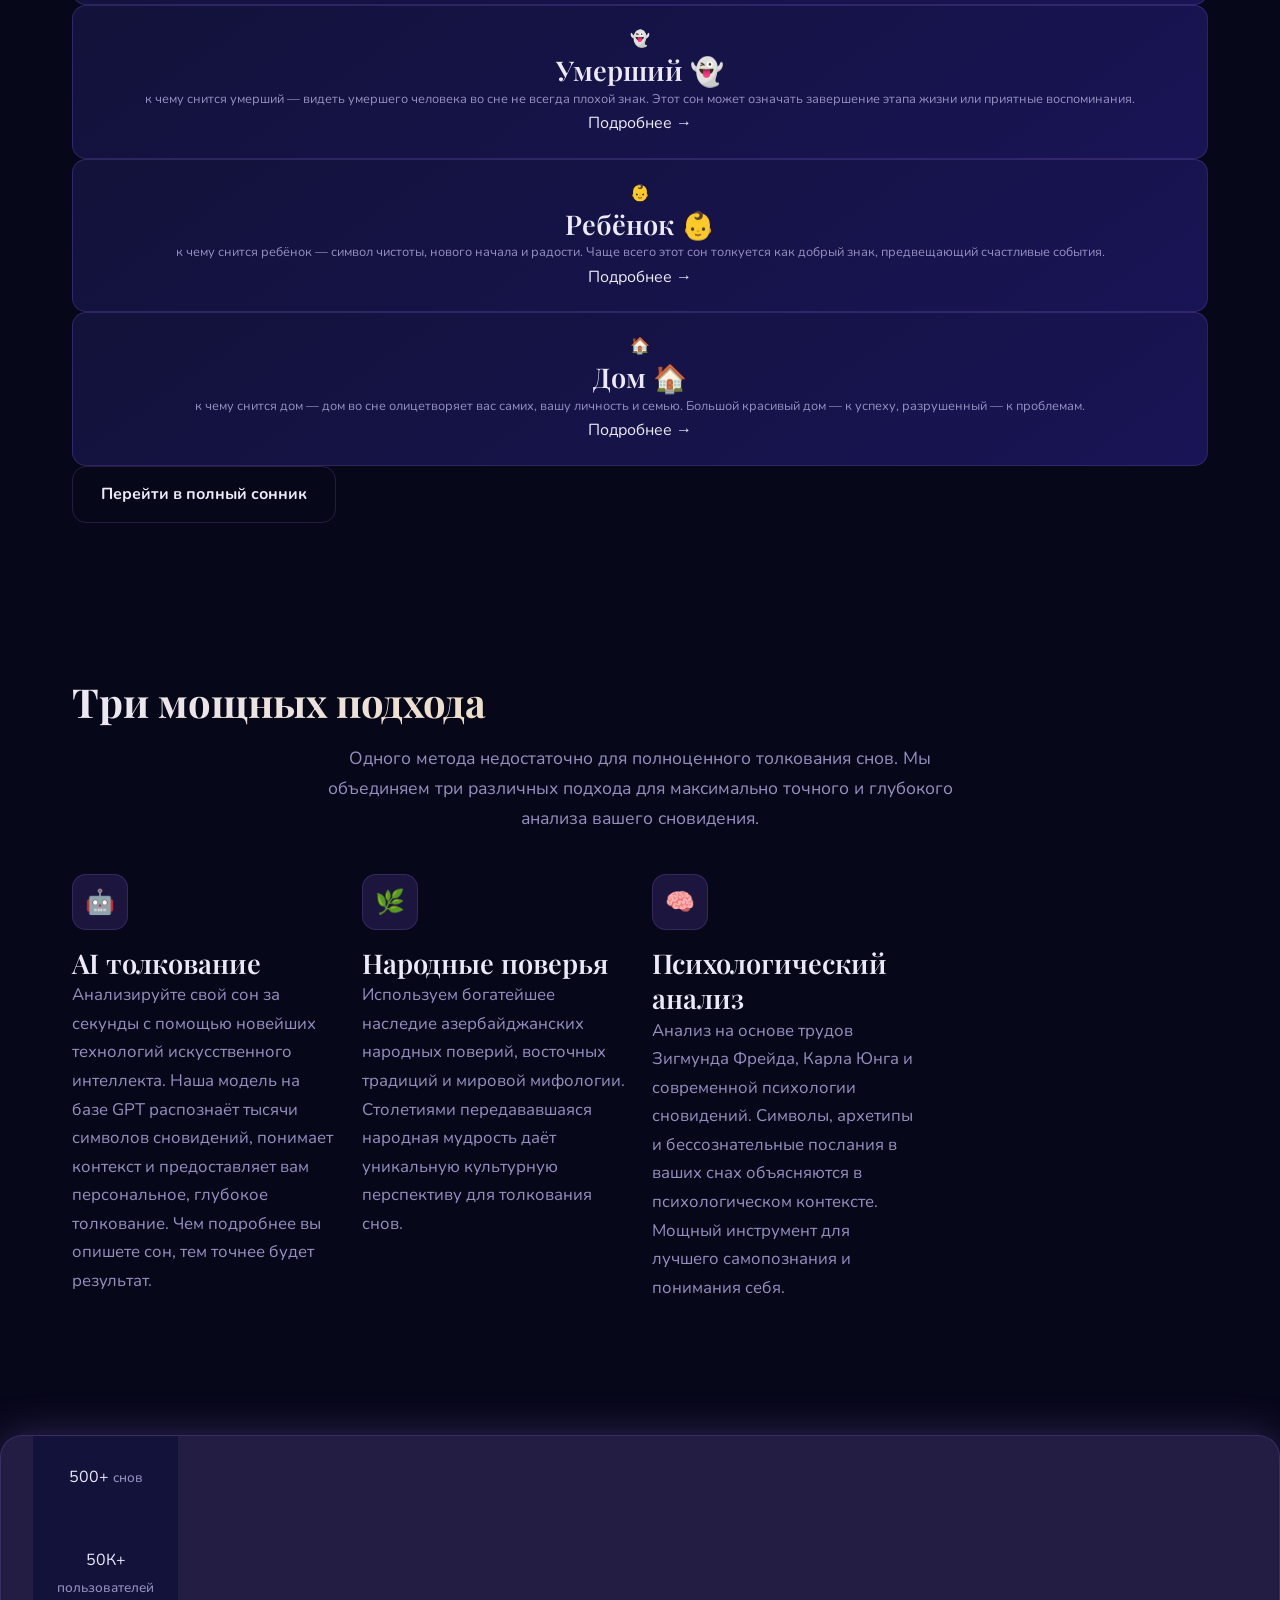
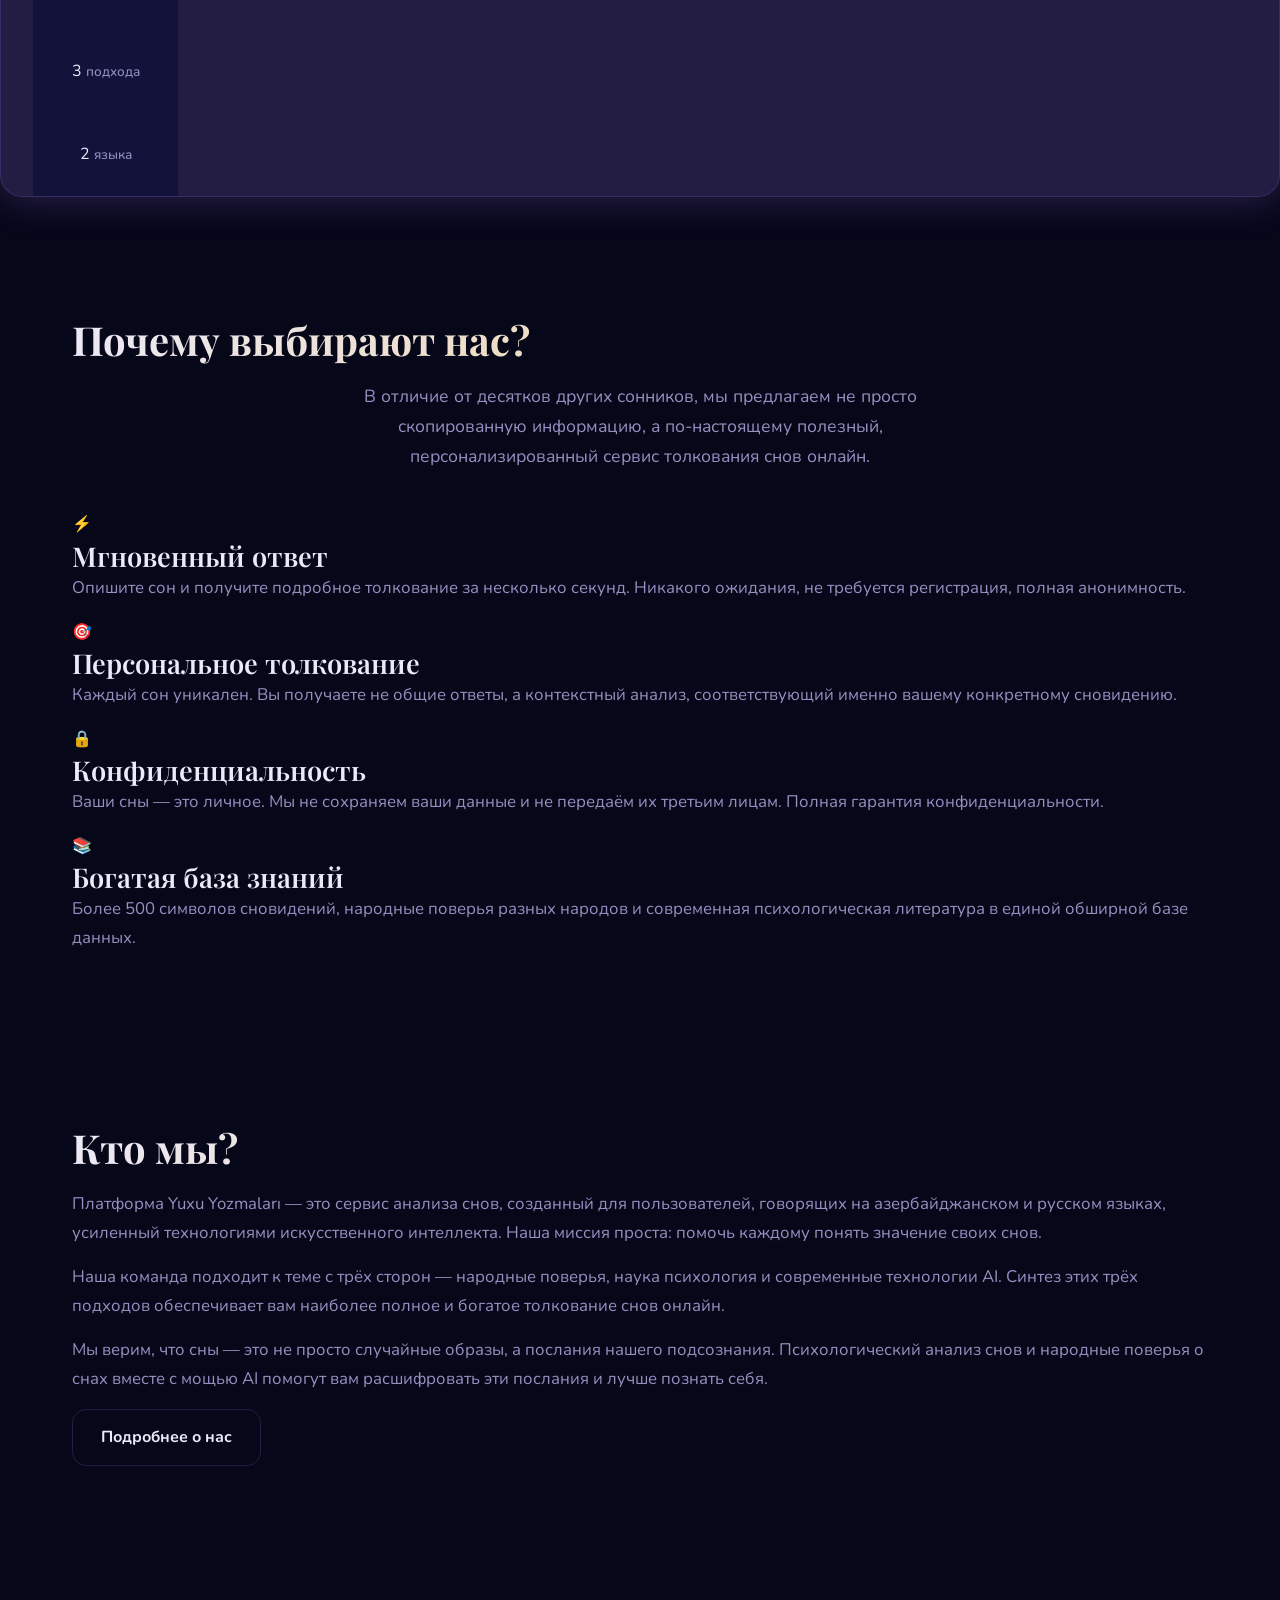
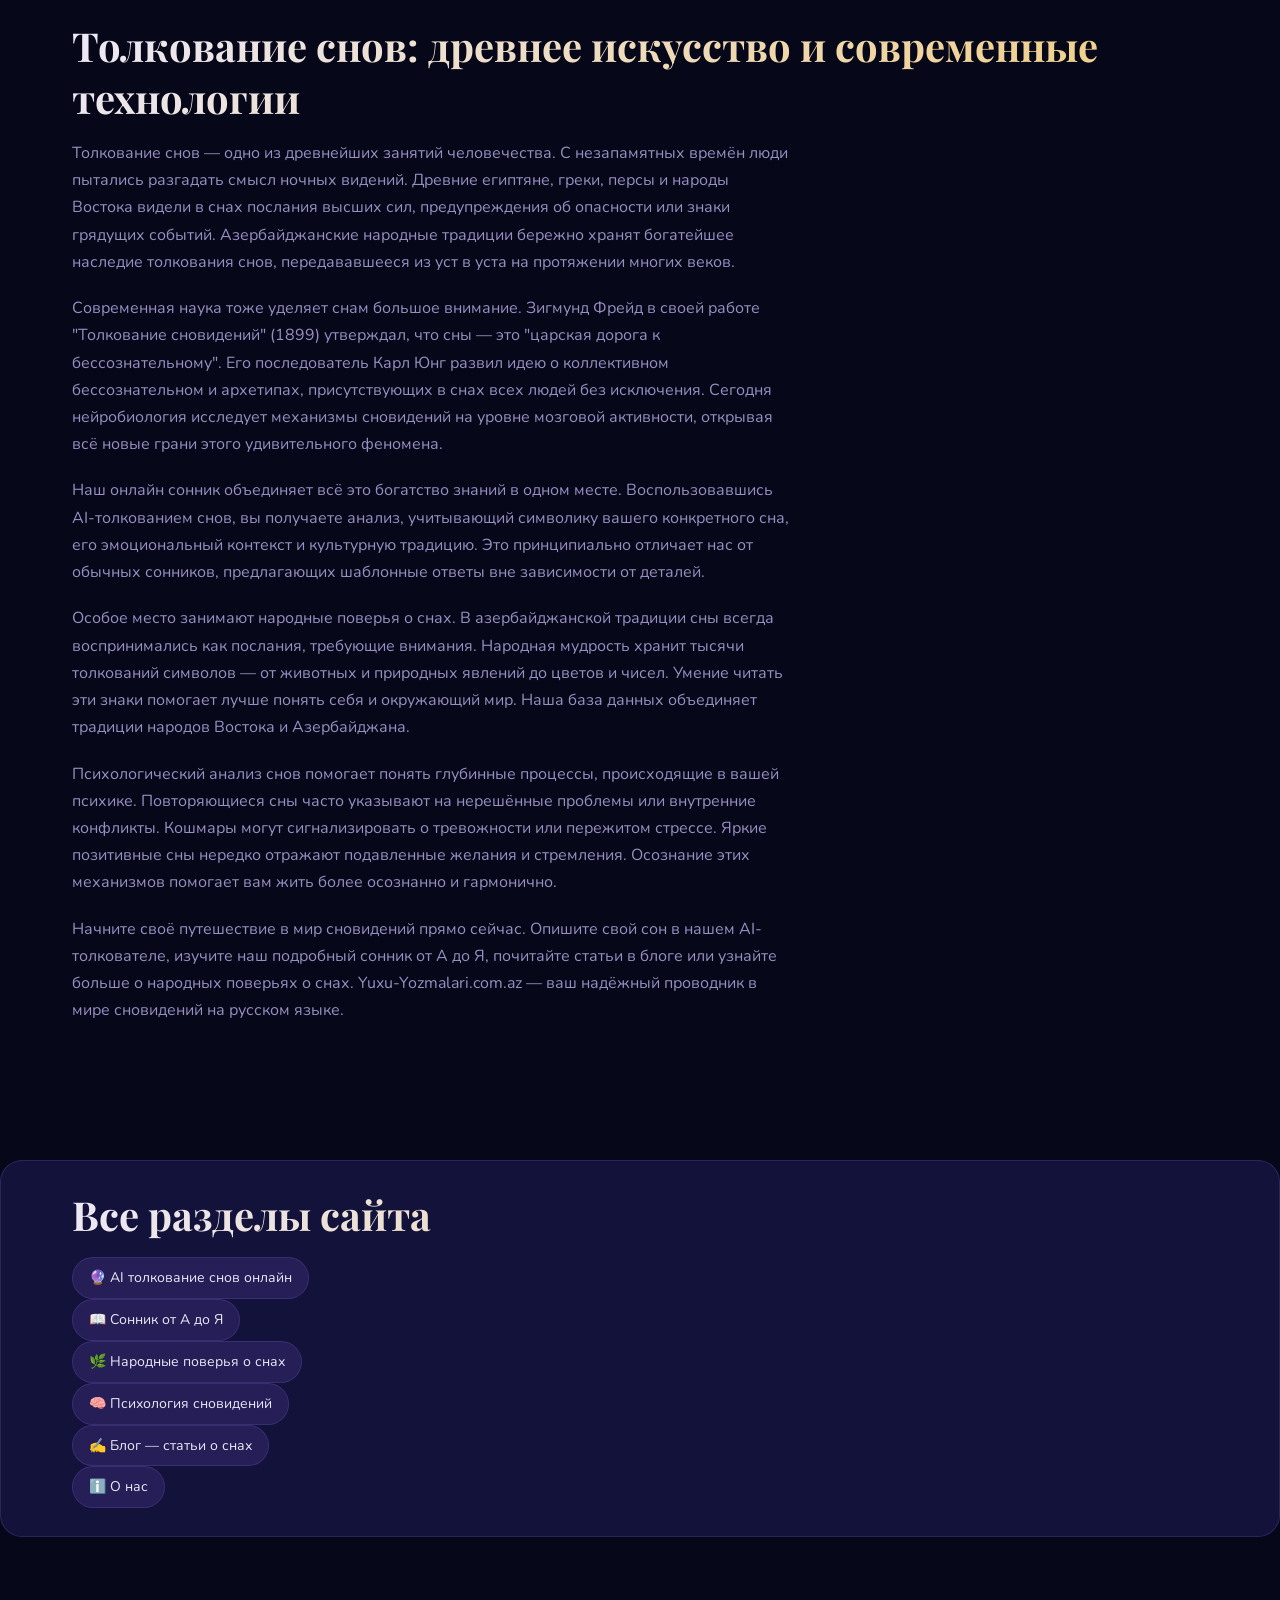
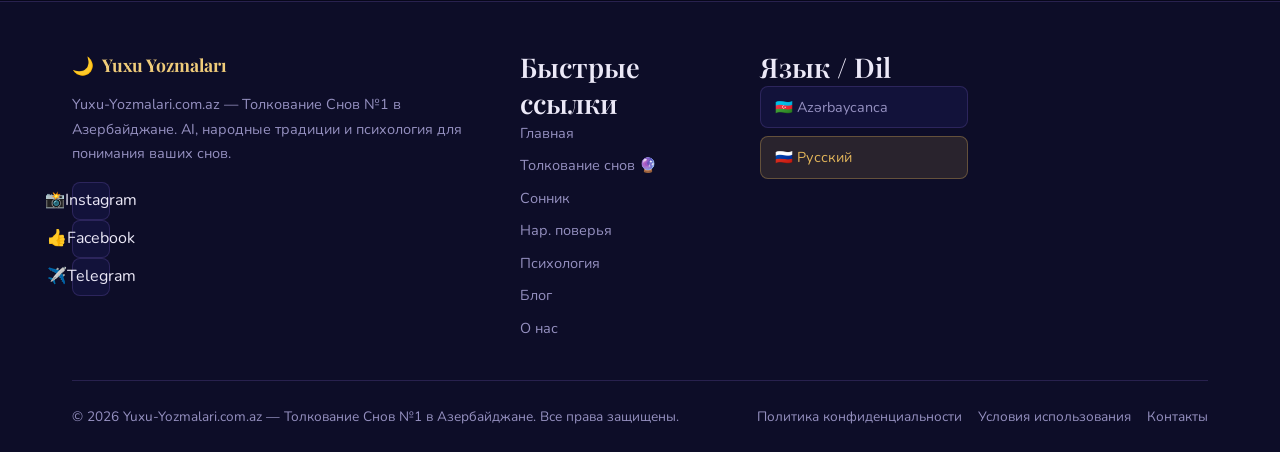
==== commit 5282df23: "Remove Islamic content, add Folk Beliefs page, improve visual design - Replace all Islamic reference" ====
--- a/ru/index.html
+++ b/ru/index.html
@@ -4,7 +4,7 @@
   <meta charset="UTF-8">
   <meta name="viewport" content="width=device-width, initial-scale=1.0">
   <title>Толкование Снов 2026 ✅ Онлайн Сонник с AI | Yuxu-Yozmalari.com.az</title>
-  <meta name="description" content="Бесплатное толкование снов 2026 с помощью искусственного интеллекта. Сонник от А до Я, исламское толкование, психология сновидений. Узнайте значение вашего сна за секунды.">
+  <meta name="description" content="Бесплатное толкование снов 2026 с помощью искусственного интеллекта. Сонник от А до Я, народные поверья, психология сновидений. Узнайте значение вашего сна за секунды.">
   <meta name="keywords" content="толкование снов, сонник, к чему снится, значение снов, толкование снов онлайн">
   <meta name="author" content="Yuxu Yozmaları">
   <meta name="robots" content="index, follow">
@@ -18,7 +18,7 @@
   <!-- Open Graph -->
   <meta property="og:type" content="website">
   <meta property="og:title" content="Толкование Снов 2026 ✅ Онлайн Сонник с AI | Yuxu-Yozmalari.com.az">
-  <meta property="og:description" content="Бесплатное толкование снов 2026 с помощью искусственного интеллекта. Сонник от А до Я, исламское толкование, психология сновидений.">
+  <meta property="og:description" content="Бесплатное толкование снов 2026 с помощью искусственного интеллекта. Сонник от А до Я, народные поверья, психология сновидений.">
   <meta property="og:url" content="https://yuxu-yozmalari.com.az/ru/index.html">
   <meta property="og:site_name" content="Yuxu Yozmaları">
   <meta property="og:locale" content="ru_RU">
@@ -83,7 +83,7 @@
             <li><a href="index.html" class="nav-link active" aria-current="page">Главная</a></li>
             <li><a href="tolkovanie-snov.html" class="nav-link">Толкование 🔮</a></li>
             <li><a href="sonnik.html" class="nav-link">Сонник</a></li>
-            <li><a href="islam-tolkovanie-snov.html" class="nav-link">Ислам</a></li>
+            <li><a href="narodnye-poverya.html" class="nav-link">Нар. поверья</a></li>
             <li><a href="psihologiya-snov.html" class="nav-link">Психология</a></li>
             <li><a href="blog.html" class="nav-link">Блог</a></li>
             <li><a href="o-nas.html" class="nav-link">О нас</a></li>
@@ -105,7 +105,7 @@
         <h1 id="heroHeading" class="hero-title">Узнайте Значение Своего Сна</h1>
         <p class="hero-subtitle">
           Бесплатное толкование снов с помощью искусственного интеллекта — быстро, точно, на русском языке.
-          Исламский подход, психологический анализ и народная мудрость в одном месте.
+          Народные поверья, психологический анализ и мировой фольклор в одном месте.
           Узнайте, что означает ваш сон, прямо сейчас — совершенно бесплатно.
         </p>
         <a href="tolkovanie-snov.html" class="btn btn-primary btn-hero">
@@ -120,7 +120,7 @@
     <div class="container">
       <h2 id="popularDreamsHeading" class="section-title">Самые популярные сны</h2>
       <p class="section-subtitle">
-        Откройте значение самых часто встречающихся символов в снах. Узнайте исламское, психологическое
+        Откройте значение самых часто встречающихся символов в снах. Узнайте народное, психологическое
         и народное толкование каждого символа.
       </p>
       <div class="dream-cards-grid">
@@ -225,12 +225,12 @@
         </div>
 
         <div class="feature-item">
-          <div class="feature-icon" aria-hidden="true">🕌</div>
-          <h3 class="feature-title">Исламский подход</h3>
+          <div class="feature-icon" aria-hidden="true">🌿</div>
+          <h3 class="feature-title">Народные поверья</h3>
           <p class="feature-desc">
-            Используем базу знаний, составленную на основе трудов Ибн Сирина, имама Наблуси и других великих
-            исламских учёных в области науки о снах — <em>табир</em>. Толкования, основанные на Коране
-            и хадисах, дают вам духовную перспективу и нравственное понимание сновидений.
+            Используем богатейшее наследие азербайджанских народных поверий, восточных традиций
+            и мировой мифологии. Столетиями передававшаяся народная мудрость
+            даёт уникальную культурную перспективу для толкования снов.
           </p>
         </div>
 
@@ -313,7 +313,7 @@
           <div class="why-card-icon" aria-hidden="true">📚</div>
           <h3 class="why-card-title">Богатая база знаний</h3>
           <p class="why-card-desc">
-            Более 500 символов сновидений, классические исламские источники и современная
+            Более 500 символов сновидений, народные поверья разных народов и современная
             психологическая литература в единой обширной базе данных.
           </p>
         </div>
@@ -334,14 +334,14 @@
             интеллекта. Наша миссия проста: помочь каждому понять значение своих снов.
           </p>
           <p>
-            Наша команда подходит к теме с трёх сторон — исламская традиция, наука психология
+            Наша команда подходит к теме с трёх сторон — народные поверья, наука психология
             и современные технологии AI. Синтез этих трёх подходов обеспечивает вам наиболее
             полное и богатое <a href="tolkovanie-snov.html">толкование снов онлайн</a>.
           </p>
           <p>
             Мы верим, что сны — это не просто случайные образы, а послания нашего подсознания.
             <a href="psihologiya-snov.html">Психологический анализ снов</a> и
-            <a href="islam-tolkovanie-snov.html">исламское толкование</a> вместе с мощью AI
+            <a href="narodnye-poverya.html">народные поверья о снах</a> вместе с мощью AI
             помогут вам расшифровать эти послания и лучше познать себя.
           </p>
           <a href="o-nas.html" class="btn btn-secondary">Подробнее о нас</a>
@@ -358,10 +358,9 @@
         <p>
           Толкование снов — одно из древнейших занятий человечества. С незапамятных времён люди
           пытались разгадать смысл ночных видений. Древние египтяне, греки, персы и народы
-          Востока видели в снах послания богов, предупреждения об опасности или знаки грядущих
-          событий. В исламской традиции наука о снах — <em>ильм ат-табир</em> — была глубоко
-          разработана такими учёными, как Ибн Сирин (VII–VIII века н.э.), чей труд "Мухтасар
-          фи таʻбир ар-руйа" остаётся классическим источником по сей день.
+          Востока видели в снах послания высших сил, предупреждения об опасности или знаки грядущих
+          событий. Азербайджанские народные традиции бережно хранят богатейшее наследие толкования
+          снов, передававшееся из уст в уста на протяжении многих веков.
         </p>
         <p>
           Современная наука тоже уделяет снам большое внимание. Зигмунд Фрейд в своей
@@ -379,12 +378,11 @@
           предлагающих шаблонные ответы вне зависимости от деталей.
         </p>
         <p>
-          Особое место занимает <a href="islam-tolkovanie-snov.html">исламское толкование снов</a>.
-          В исламской традиции сны делятся на три вида: истинные сны (руйа), идущие от Аллаха;
-          беспокоящие сны, насылаемые шайтаном; и обычные сны, отражающие мысли и переживания
-          человека. Умение различать эти виды и правильно толковать истинные сны — важная часть
-          духовной жизни мусульманина. Наша база данных включает толкования из проверенных
-          исламских источников, что делает наш сервис особенно ценным для верующих.
+          Особое место занимают <a href="narodnye-poverya.html">народные поверья о снах</a>.
+          В азербайджанской традиции сны всегда воспринимались как послания, требующие внимания.
+          Народная мудрость хранит тысячи толкований символов — от животных и природных явлений
+          до цветов и чисел. Умение читать эти знаки помогает лучше понять себя и окружающий мир.
+          Наша база данных объединяет традиции народов Востока и Азербайджана.
         </p>
         <p>
           <a href="psihologiya-snov.html">Психологический анализ снов</a> помогает понять
@@ -398,7 +396,7 @@
           Начните своё путешествие в мир сновидений прямо сейчас. Опишите свой сон в нашем
           <a href="tolkovanie-snov.html">AI-толкователе</a>, изучите наш подробный
           <a href="sonnik.html">сонник от А до Я</a>, почитайте статьи в <a href="blog.html">блоге</a>
-          или узнайте больше об <a href="islam-tolkovanie-snov.html">исламском подходе к снам</a>.
+          или узнайте больше о <a href="narodnye-poverya.html">народных поверьях о снах</a>.
           Yuxu-Yozmalari.com.az — ваш надёжный проводник в мире сновидений на русском языке.
         </p>
       </div>
@@ -413,7 +411,7 @@
         <ul class="related-links-list">
           <li><a href="tolkovanie-snov.html" class="related-link">🔮 AI толкование снов онлайн</a></li>
           <li><a href="sonnik.html" class="related-link">📖 Сонник от А до Я</a></li>
-          <li><a href="islam-tolkovanie-snov.html" class="related-link">🕌 Исламское толкование снов</a></li>
+          <li><a href="narodnye-poverya.html" class="related-link">🌿 Народные поверья о снах</a></li>
           <li><a href="psihologiya-snov.html" class="related-link">🧠 Психология сновидений</a></li>
           <li><a href="blog.html" class="related-link">✍️ Блог — статьи о снах</a></li>
           <li><a href="o-nas.html" class="related-link">ℹ️ О нас</a></li>
@@ -433,7 +431,7 @@
           </a>
           <p class="footer-brand-desc">
             Yuxu-Yozmalari.com.az — Толкование Снов №1 в Азербайджане.
-            AI, исламская традиция и психология для понимания ваших снов.
+            AI, народные традиции и психология для понимания ваших снов.
           </p>
           <div class="footer-social" aria-label="Социальные сети">
             <a href="https://instagram.com/yuxuyozmalari" class="social-link" target="_blank" rel="noopener noreferrer" aria-label="Instagram">
@@ -454,7 +452,7 @@
             <li><a href="index.html">Главная</a></li>
             <li><a href="tolkovanie-snov.html">Толкование снов 🔮</a></li>
             <li><a href="sonnik.html">Сонник</a></li>
-            <li><a href="islam-tolkovanie-snov.html">Ислам</a></li>
+            <li><a href="narodnye-poverya.html">Нар. поверья</a></li>
             <li><a href="psihologiya-snov.html">Психология</a></li>
             <li><a href="blog.html">Блог</a></li>
             <li><a href="o-nas.html">О нас</a></li>
--- a/css/style.css
+++ b/css/style.css
@@ -8,29 +8,33 @@
 
 /* === CSS VARIABLES === */
 :root {
-  --bg-primary: #0a0a1a;
-  --bg-secondary: #111133;
-  --bg-card: #1a1a3e;
-  --bg-card-hover: #1f1f4a;
-  --text-primary: #e8e6f0;
-  --text-secondary: #9994b8;
-  --accent-gold: #d4a853;
-  --accent-gold-light: #e8c470;
-  --accent-purple: #7c5cbf;
-  --accent-glow: #6a4bbd33;
-  --accent-glow-gold: rgba(212, 168, 83, 0.15);
-  --border-subtle: rgba(124, 92, 191, 0.2);
-  --border-gold: rgba(212, 168, 83, 0.3);
-  --gradient-hero: linear-gradient(135deg, #0a0a1a 0%, #1a1040 50%, #0d0d2b 100%);
-  --gradient-card: linear-gradient(135deg, #1a1a3e 0%, #1f1850 100%);
-  --shadow-card: 0 4px 24px rgba(10, 10, 26, 0.6);
-  --shadow-glow: 0 0 30px rgba(124, 92, 191, 0.25);
-  --shadow-gold: 0 0 20px rgba(212, 168, 83, 0.2);
+  --bg-primary: #07071a;
+  --bg-secondary: #0d0d28;
+  --bg-card: #12123a;
+  --bg-card-hover: #18184a;
+  --text-primary: #ece9f8;
+  --text-secondary: #9590c0;
+  --accent-gold: #e2b55a;
+  --accent-gold-light: #f0cc7a;
+  --accent-purple: #8b6bd4;
+  --accent-teal: #4ecdc4;
+  --accent-rose: #f06292;
+  --accent-glow: rgba(107, 75, 189, 0.22);
+  --accent-glow-gold: rgba(226, 181, 90, 0.13);
+  --border-subtle: rgba(139, 107, 212, 0.22);
+  --border-gold: rgba(226, 181, 90, 0.32);
+  --gradient-hero: linear-gradient(135deg, #07071a 0%, #120d38 40%, #0a0a2a 100%);
+  --gradient-card: linear-gradient(145deg, #12123a 0%, #191455 100%);
+  --gradient-gold: linear-gradient(135deg, var(--accent-gold), var(--accent-gold-light));
+  --shadow-card: 0 6px 30px rgba(7, 7, 26, 0.7);
+  --shadow-glow: 0 0 40px rgba(139, 107, 212, 0.3);
+  --shadow-gold: 0 0 28px rgba(226, 181, 90, 0.25);
+  --shadow-teal: 0 0 24px rgba(78, 205, 196, 0.2);
   --radius-sm: 8px;
-  --radius-md: 12px;
-  --radius-lg: 20px;
-  --radius-xl: 32px;
-  --transition: all 0.3s ease;
+  --radius-md: 14px;
+  --radius-lg: 22px;
+  --radius-xl: 36px;
+  --transition: all 0.3s cubic-bezier(0.4, 0, 0.2, 1);
   --font-display: 'Playfair Display', serif;
   --font-body: 'Nunito', sans-serif;
   --font-accent: 'Cormorant Garamond', serif;
@@ -226,6 +230,25 @@
 .hamburger.active span:nth-child(2) { opacity: 0; }
 .hamburger.active span:nth-child(3) { transform: rotate(-45deg) translate(5px, -5px); }
 
+/* === SECTION TITLES === */
+.section-title {
+  font-family: var(--font-display);
+  font-size: clamp(1.6rem, 3.5vw, 2.5rem);
+  font-weight: 700;
+  margin-bottom: 1rem;
+  background: linear-gradient(135deg, var(--text-primary) 0%, var(--accent-gold-light) 100%);
+  -webkit-background-clip: text;
+  -webkit-text-fill-color: transparent;
+  background-clip: text;
+}
+.section-subtitle {
+  font-size: clamp(1rem, 1.5vw, 1.1rem);
+  color: var(--text-secondary);
+  max-width: 650px;
+  margin: 0 auto 2.5rem;
+  text-align: center;
+}
+
 /* === HERO === */
 .hero {
   min-height: 100vh;
@@ -234,6 +257,16 @@
   position: relative;
   overflow: hidden;
   background: var(--gradient-hero);
+}
+.hero::after {
+  content: '';
+  position: absolute;
+  inset: 0;
+  background:
+    radial-gradient(ellipse at 70% 20%, rgba(139, 107, 212, 0.18) 0%, transparent 55%),
+    radial-gradient(ellipse at 20% 80%, rgba(226, 181, 90, 0.1) 0%, transparent 45%),
+    radial-gradient(ellipse at 50% 50%, rgba(78, 205, 196, 0.06) 0%, transparent 60%);
+  pointer-events: none;
 }
 .hero-bg {
   position: absolute;
@@ -333,19 +366,20 @@
   text-decoration: none;
 }
 .btn-primary {
-  background: linear-gradient(135deg, var(--accent-gold), var(--accent-gold-light));
-  color: #1a1000;
-  box-shadow: 0 4px 20px rgba(212, 168, 83, 0.4);
+  background: linear-gradient(135deg, var(--accent-gold) 0%, var(--accent-gold-light) 50%, #ffd98a 100%);
+  color: #1a0e00;
+  box-shadow: 0 4px 24px rgba(226, 181, 90, 0.45);
   animation: pulse-gold 2.5s ease-in-out infinite;
+  letter-spacing: 0.02em;
 }
 .btn-primary:hover {
-  transform: translateY(-2px);
-  box-shadow: 0 8px 30px rgba(212, 168, 83, 0.6);
+  transform: translateY(-3px) scale(1.02);
+  box-shadow: 0 10px 36px rgba(226, 181, 90, 0.65);
   animation: none;
 }
 @keyframes pulse-gold {
-  0%, 100% { box-shadow: 0 4px 20px rgba(212, 168, 83, 0.4); }
-  50% { box-shadow: 0 4px 30px rgba(212, 168, 83, 0.7); }
+  0%, 100% { box-shadow: 0 4px 24px rgba(226, 181, 90, 0.45); }
+  50% { box-shadow: 0 6px 36px rgba(226, 181, 90, 0.7), 0 0 60px rgba(226, 181, 90, 0.2); }
 }
 .btn-secondary {
   background: transparent;
@@ -374,13 +408,25 @@
   border-radius: var(--radius-lg);
   padding: 1.75rem;
   transition: var(--transition);
+  position: relative;
+  overflow: hidden;
+}
+.card::before {
+  content: '';
+  position: absolute;
+  inset: 0;
+  background: linear-gradient(135deg, rgba(139, 107, 212, 0.05) 0%, transparent 60%);
+  opacity: 0;
+  transition: opacity 0.3s ease;
+  pointer-events: none;
 }
 .card:hover {
-  transform: translateY(-4px);
+  transform: translateY(-6px);
   border-color: var(--accent-purple);
-  box-shadow: var(--shadow-glow);
+  box-shadow: var(--shadow-glow), 0 20px 40px rgba(7,7,26,0.5);
   background: var(--bg-card-hover);
 }
+.card:hover::before { opacity: 1; }
 .card-icon {
   font-size: 2.5rem;
   margin-bottom: 1rem;
@@ -406,14 +452,26 @@
   transition: var(--transition);
   text-decoration: none;
   display: block;
+  position: relative;
+  overflow: hidden;
+}
+.dream-card::after {
+  content: '';
+  position: absolute;
+  bottom: 0; left: 0; right: 0;
+  height: 2px;
+  background: var(--gradient-gold);
+  transform: scaleX(0);
+  transition: transform 0.3s ease;
 }
 .dream-card:hover {
-  transform: translateY(-4px);
-  border-color: var(--accent-gold);
-  box-shadow: var(--shadow-gold);
-}
-.dream-card .emoji { font-size: 2rem; margin-bottom: 0.5rem; }
-.dream-card h4 { font-size: 0.95rem; color: var(--text-primary); font-family: var(--font-body); font-weight: 600; margin-bottom: 0.25rem; }
+  transform: translateY(-6px);
+  border-color: rgba(226, 181, 90, 0.5);
+  box-shadow: var(--shadow-gold), 0 16px 32px rgba(7,7,26,0.5);
+}
+.dream-card:hover::after { transform: scaleX(1); }
+.dream-card .emoji { font-size: 2.2rem; margin-bottom: 0.5rem; display: block; }
+.dream-card h4 { font-size: 0.95rem; color: var(--text-primary); font-family: var(--font-body); font-weight: 700; margin-bottom: 0.25rem; }
 .dream-card p { font-size: 0.8rem; color: var(--text-secondary); margin: 0; }
 
 /* === AI CHAT === */
@@ -818,20 +876,38 @@
   border-radius: var(--radius-lg);
   overflow: hidden;
   margin: 2.5rem 0;
+  box-shadow: var(--shadow-glow);
 }
 .stat-item {
   background: var(--bg-card);
-  padding: 1.5rem;
+  padding: 1.75rem 1.5rem;
   text-align: center;
-}
+  transition: var(--transition);
+  position: relative;
+}
+.stat-item::before {
+  content: '';
+  position: absolute;
+  top: 0; left: 0; right: 0;
+  height: 2px;
+  background: var(--gradient-gold);
+  opacity: 0;
+  transition: opacity 0.3s ease;
+}
+.stat-item:hover { background: var(--bg-card-hover); }
+.stat-item:hover::before { opacity: 1; }
 .stat-num {
   font-family: var(--font-display);
-  font-size: 2rem;
+  font-size: 2.2rem;
   font-weight: 700;
-  color: var(--accent-gold);
+  background: var(--gradient-gold);
+  -webkit-background-clip: text;
+  -webkit-text-fill-color: transparent;
+  background-clip: text;
   display: block;
-}
-.stat-label { font-size: 0.85rem; color: var(--text-secondary); }
+  margin-bottom: 0.25rem;
+}
+.stat-label { font-size: 0.85rem; color: var(--text-secondary); font-weight: 500; }
 
 /* === TEAM CARDS === */
 .team-grid { display: grid; grid-template-columns: repeat(auto-fill, minmax(220px, 1fr)); gap: 1.5rem; }
@@ -1028,6 +1104,282 @@
   .team-grid { grid-template-columns: 1fr; }
 }
 
+/* === CONTENT LAYOUT (article + sidebar) === */
+.content-layout {
+  display: grid;
+  grid-template-columns: 1fr 320px;
+  gap: 2.5rem;
+  align-items: start;
+}
+.article-body { min-width: 0; }
+.content-section { margin-bottom: 2.5rem; }
+.content-heading {
+  font-family: var(--font-display);
+  font-size: clamp(1.4rem, 2.5vw, 2rem);
+  font-weight: 700;
+  margin-bottom: 1.25rem;
+  background: linear-gradient(135deg, var(--text-primary) 0%, var(--accent-gold-light) 100%);
+  -webkit-background-clip: text;
+  -webkit-text-fill-color: transparent;
+  background-clip: text;
+}
+
+/* === SIDEBAR === */
+.content-sidebar { display: flex; flex-direction: column; gap: 1.5rem; position: sticky; top: 90px; }
+.sidebar-widget {
+  background: var(--gradient-card);
+  border: 1px solid var(--border-subtle);
+  border-radius: var(--radius-lg);
+  padding: 1.5rem;
+}
+.sidebar-widget-title {
+  font-family: var(--font-body);
+  font-size: 0.8rem;
+  font-weight: 700;
+  letter-spacing: 2px;
+  text-transform: uppercase;
+  color: var(--accent-gold);
+  margin-bottom: 1rem;
+}
+.sidebar-links { display: flex; flex-direction: column; gap: 0.5rem; }
+.sidebar-link {
+  font-size: 0.9rem;
+  color: var(--text-secondary);
+  transition: var(--transition);
+  padding: 0.4rem 0;
+  display: flex;
+  align-items: center;
+  gap: 6px;
+  border-bottom: 1px solid rgba(139,107,212,0.1);
+}
+.sidebar-link:last-child { border-bottom: none; }
+.sidebar-link:hover { color: var(--accent-gold); padding-left: 4px; }
+.sidebar-cta-widget {
+  background: linear-gradient(135deg, rgba(139,107,212,0.15), rgba(226,181,90,0.1));
+  border-color: var(--border-gold);
+}
+
+/* === DREAM TYPES GRID === */
+.dream-types-grid { display: grid; grid-template-columns: repeat(auto-fill, minmax(240px, 1fr)); gap: 1.25rem; margin-top: 1.5rem; }
+.dream-type-card {
+  background: var(--gradient-card);
+  border: 1px solid var(--border-subtle);
+  border-radius: var(--radius-lg);
+  padding: 1.5rem;
+  transition: var(--transition);
+}
+.dream-type-card:hover { transform: translateY(-4px); border-color: var(--accent-purple); box-shadow: var(--shadow-glow); }
+.dream-type-icon { font-size: 2rem; margin-bottom: 0.75rem; display: block; }
+.dream-type-title { font-family: var(--font-display); font-size: 1.1rem; margin-bottom: 0.5rem; color: var(--accent-gold-light); }
+
+/* === ADAB LIST === */
+.adab-list { list-style: none; margin: 1rem 0; display: flex; flex-direction: column; gap: 0.75rem; }
+.adab-list li {
+  padding: 0.875rem 1.25rem;
+  background: rgba(139,107,212,0.08);
+  border-left: 3px solid var(--accent-purple);
+  border-radius: 0 var(--radius-sm) var(--radius-sm) 0;
+  font-size: 0.95rem;
+  color: var(--text-secondary);
+}
+.adab-list strong { color: var(--accent-gold); }
+
+/* === ISLAMIC QUOTE / BLOCKQUOTE === */
+.islamic-quote {
+  background: linear-gradient(135deg, rgba(226,181,90,0.07), rgba(139,107,212,0.07));
+  border: 1px solid var(--border-gold);
+  border-radius: var(--radius-md);
+  padding: 1.5rem 1.75rem;
+  margin: 1.5rem 0;
+}
+.islamic-quote p { font-family: var(--font-accent); font-style: italic; font-size: 1.1rem; color: var(--accent-gold-light); margin: 0 0 0.5rem; }
+.islamic-quote cite { font-size: 0.85rem; color: var(--text-secondary); font-style: normal; }
+
+/* === RELATED CARDS GRID === */
+.related-links-grid { display: grid; grid-template-columns: repeat(auto-fill, minmax(240px, 1fr)); gap: 1rem; }
+.related-card {
+  display: flex;
+  align-items: flex-start;
+  gap: 1rem;
+  background: var(--gradient-card);
+  border: 1px solid var(--border-subtle);
+  border-radius: var(--radius-lg);
+  padding: 1.25rem;
+  transition: var(--transition);
+  text-decoration: none;
+}
+.related-card:hover { transform: translateY(-4px); border-color: var(--accent-gold); box-shadow: var(--shadow-gold); }
+.related-card-icon { font-size: 2rem; flex-shrink: 0; }
+.related-card-title { font-family: var(--font-body); font-size: 1rem; font-weight: 700; color: var(--text-primary); margin-bottom: 0.35rem; }
+.related-card-desc { font-size: 0.85rem; color: var(--text-secondary); margin: 0; }
+
+/* === PAGE HERO ADDITIONS === */
+.page-hero-title {
+  font-family: var(--font-display);
+  font-size: clamp(1.8rem, 4vw, 3rem);
+  font-weight: 700;
+  margin-bottom: 1rem;
+  background: linear-gradient(135deg, var(--text-primary) 0%, var(--accent-gold-light) 100%);
+  -webkit-background-clip: text;
+  -webkit-text-fill-color: transparent;
+  background-clip: text;
+}
+.page-hero-subtitle { font-size: 1.05rem; color: var(--text-secondary); max-width: 700px; }
+.page-hero-content { text-align: center; }
+.page-hero-icon { font-size: 3rem; margin-bottom: 1rem; }
+
+/* === TIPS & STEPS === */
+.tips-grid { display: grid; grid-template-columns: repeat(auto-fill, minmax(250px, 1fr)); gap: 1.25rem; }
+.tip-card {
+  background: var(--gradient-card);
+  border: 1px solid var(--border-subtle);
+  border-radius: var(--radius-lg);
+  padding: 1.5rem;
+  transition: var(--transition);
+  position: relative;
+}
+.tip-card:hover { transform: translateY(-4px); border-color: var(--accent-purple); box-shadow: var(--shadow-glow); }
+.tip-card-num {
+  width: 36px; height: 36px;
+  background: var(--gradient-gold);
+  color: #1a0e00;
+  border-radius: 50%;
+  display: flex; align-items: center; justify-content: center;
+  font-weight: 900;
+  font-size: 0.95rem;
+  margin-bottom: 0.875rem;
+  flex-shrink: 0;
+}
+.tip-card-title { font-family: var(--font-display); font-size: 1.1rem; margin-bottom: 0.5rem; }
+.tip-card-desc { font-size: 0.92rem; color: var(--text-secondary); margin: 0; }
+
+.steps-grid { display: flex; flex-direction: column; gap: 1.5rem; }
+.step-item {
+  display: flex;
+  gap: 1.25rem;
+  align-items: flex-start;
+  background: var(--gradient-card);
+  border: 1px solid var(--border-subtle);
+  border-radius: var(--radius-lg);
+  padding: 1.5rem;
+  transition: var(--transition);
+}
+.step-item:hover { border-color: var(--accent-purple); box-shadow: var(--shadow-glow); }
+.step-num {
+  width: 44px; height: 44px;
+  background: linear-gradient(135deg, var(--accent-purple), #6b4bbd);
+  color: white;
+  border-radius: 50%;
+  display: flex; align-items: center; justify-content: center;
+  font-weight: 900;
+  font-size: 1.1rem;
+  flex-shrink: 0;
+  box-shadow: 0 4px 16px rgba(139,107,212,0.4);
+}
+.step-title { font-family: var(--font-display); font-size: 1.15rem; margin-bottom: 0.4rem; }
+.step-desc { font-size: 0.93rem; color: var(--text-secondary); margin: 0; }
+
+/* === DREAM FORM === */
+.dream-form { background: var(--gradient-card); border: 1px solid var(--border-subtle); border-radius: var(--radius-xl); padding: 2rem; }
+.form-label { display: block; font-size: 0.9rem; font-weight: 600; color: var(--text-secondary); margin-bottom: 0.5rem; letter-spacing: 0.03em; }
+.dream-textarea {
+  width: 100%;
+  background: rgba(255,255,255,0.03);
+  border: 1.5px solid var(--border-subtle);
+  border-radius: var(--radius-md);
+  padding: 1rem 1.25rem;
+  color: var(--text-primary);
+  font-family: var(--font-body);
+  font-size: 1rem;
+  line-height: 1.6;
+  resize: vertical;
+  min-height: 130px;
+  transition: var(--transition);
+}
+.dream-textarea:focus {
+  outline: none;
+  border-color: var(--accent-gold);
+  box-shadow: 0 0 0 3px rgba(226, 181, 90, 0.12);
+  background: rgba(255,255,255,0.05);
+}
+.dream-textarea::placeholder { color: var(--text-secondary); opacity: 0.6; }
+.form-meta { display: flex; justify-content: space-between; align-items: center; margin-top: 0.5rem; font-size: 0.82rem; }
+.form-hint { color: var(--text-secondary); }
+.char-count { color: var(--accent-gold); font-weight: 600; }
+.btn-submit { margin-top: 1.25rem; }
+.chat-disclaimer { font-size: 0.82rem; color: var(--text-secondary); opacity: 0.7; font-style: italic; margin-top: 1.25rem; text-align: center; }
+
+/* === CHAT === */
+.chat-welcome { text-align: center; padding: 2rem; }
+.chat-welcome-icon { font-size: 3rem; margin-bottom: 1rem; display: block; }
+.chat-welcome-text { font-size: 1rem; color: var(--text-secondary); max-width: 500px; margin: 0 auto; }
+.chat-messages {
+  min-height: 200px;
+  max-height: 420px;
+  overflow-y: auto;
+  margin-bottom: 1.5rem;
+  display: flex;
+  flex-direction: column;
+  gap: 1rem;
+  padding: 1rem;
+}
+
+/* === FOOTER BRAND DESC === */
+.footer-brand-desc { font-size: 0.9rem; color: var(--text-secondary); margin-top: 0.75rem; }
+.footer-logo { display: flex; align-items: center; gap: 8px; font-family: var(--font-display); font-size: 1.1rem; font-weight: 700; color: var(--accent-gold-light); }
+.footer-col h4 {
+  font-family: var(--font-body);
+  font-size: 0.78rem;
+  font-weight: 700;
+  letter-spacing: 2px;
+  text-transform: uppercase;
+  color: var(--accent-gold);
+  margin-bottom: 1rem;
+}
+.footer-links { display: flex; flex-direction: column; gap: 0.5rem; }
+.footer-links a { font-size: 0.9rem; color: var(--text-secondary); transition: var(--transition); }
+.footer-links a:hover { color: var(--accent-gold); padding-left: 4px; }
+.footer-lang-switcher { display: flex; flex-direction: column; gap: 0.5rem; }
+.footer-lang-btn {
+  display: inline-flex;
+  align-items: center;
+  gap: 6px;
+  padding: 8px 14px;
+  background: var(--bg-card);
+  border: 1px solid var(--border-subtle);
+  border-radius: var(--radius-sm);
+  font-size: 0.9rem;
+  color: var(--text-secondary);
+  transition: var(--transition);
+}
+.footer-lang-btn:hover, .footer-lang-active { color: var(--accent-gold); border-color: var(--border-gold); background: var(--accent-glow-gold); }
+.footer-legal { display: flex; gap: 1rem; flex-wrap: wrap; }
+.footer-legal a { font-size: 0.85rem; color: var(--text-secondary); transition: var(--transition); }
+.footer-legal a:hover { color: var(--accent-gold); }
+.footer-copyright { font-size: 0.85rem; color: var(--text-secondary); margin: 0; }
+
+/* === NAV CLASSES from existing pages === */
+.nav-list { display: flex; align-items: center; gap: 0.25rem; list-style: none; }
+.hamburger-line { display: block; width: 24px; height: 2px; background: var(--text-primary); border-radius: 2px; transition: var(--transition); }
+.main-nav { display: flex; align-items: center; flex: 1; margin-left: 1.5rem; }
+.breadcrumb-list { display: flex; align-items: center; list-style: none; flex-wrap: wrap; gap: 6px; padding: 0.75rem 0; font-size: 0.85rem; }
+.breadcrumb-item a { color: var(--text-secondary); transition: var(--transition); }
+.breadcrumb-item a:hover { color: var(--accent-gold); }
+.breadcrumb-sep, .breadcrumb-separator { color: var(--text-secondary); opacity: 0.4; }
+.breadcrumb-current { color: var(--accent-gold); }
+
+/* === INFO CONTENT TEXT === */
+.info-content-text p { font-size: 1rem; margin-bottom: 1.2rem; max-width: 720px; }
+
+/* === SECTION HEADER COMPAT === */
+.section-header { text-align: center; margin-bottom: 2.5rem; }
+.section-header h2 { margin-bottom: 0.75rem; }
+
+@media (max-width: 900px) {
+  .content-layout { grid-template-columns: 1fr; }
+  .content-sidebar { position: static; }
+}
+
 /* === UTILITY === */
 .text-center { text-align: center; }
 .text-gold { color: var(--accent-gold); }
